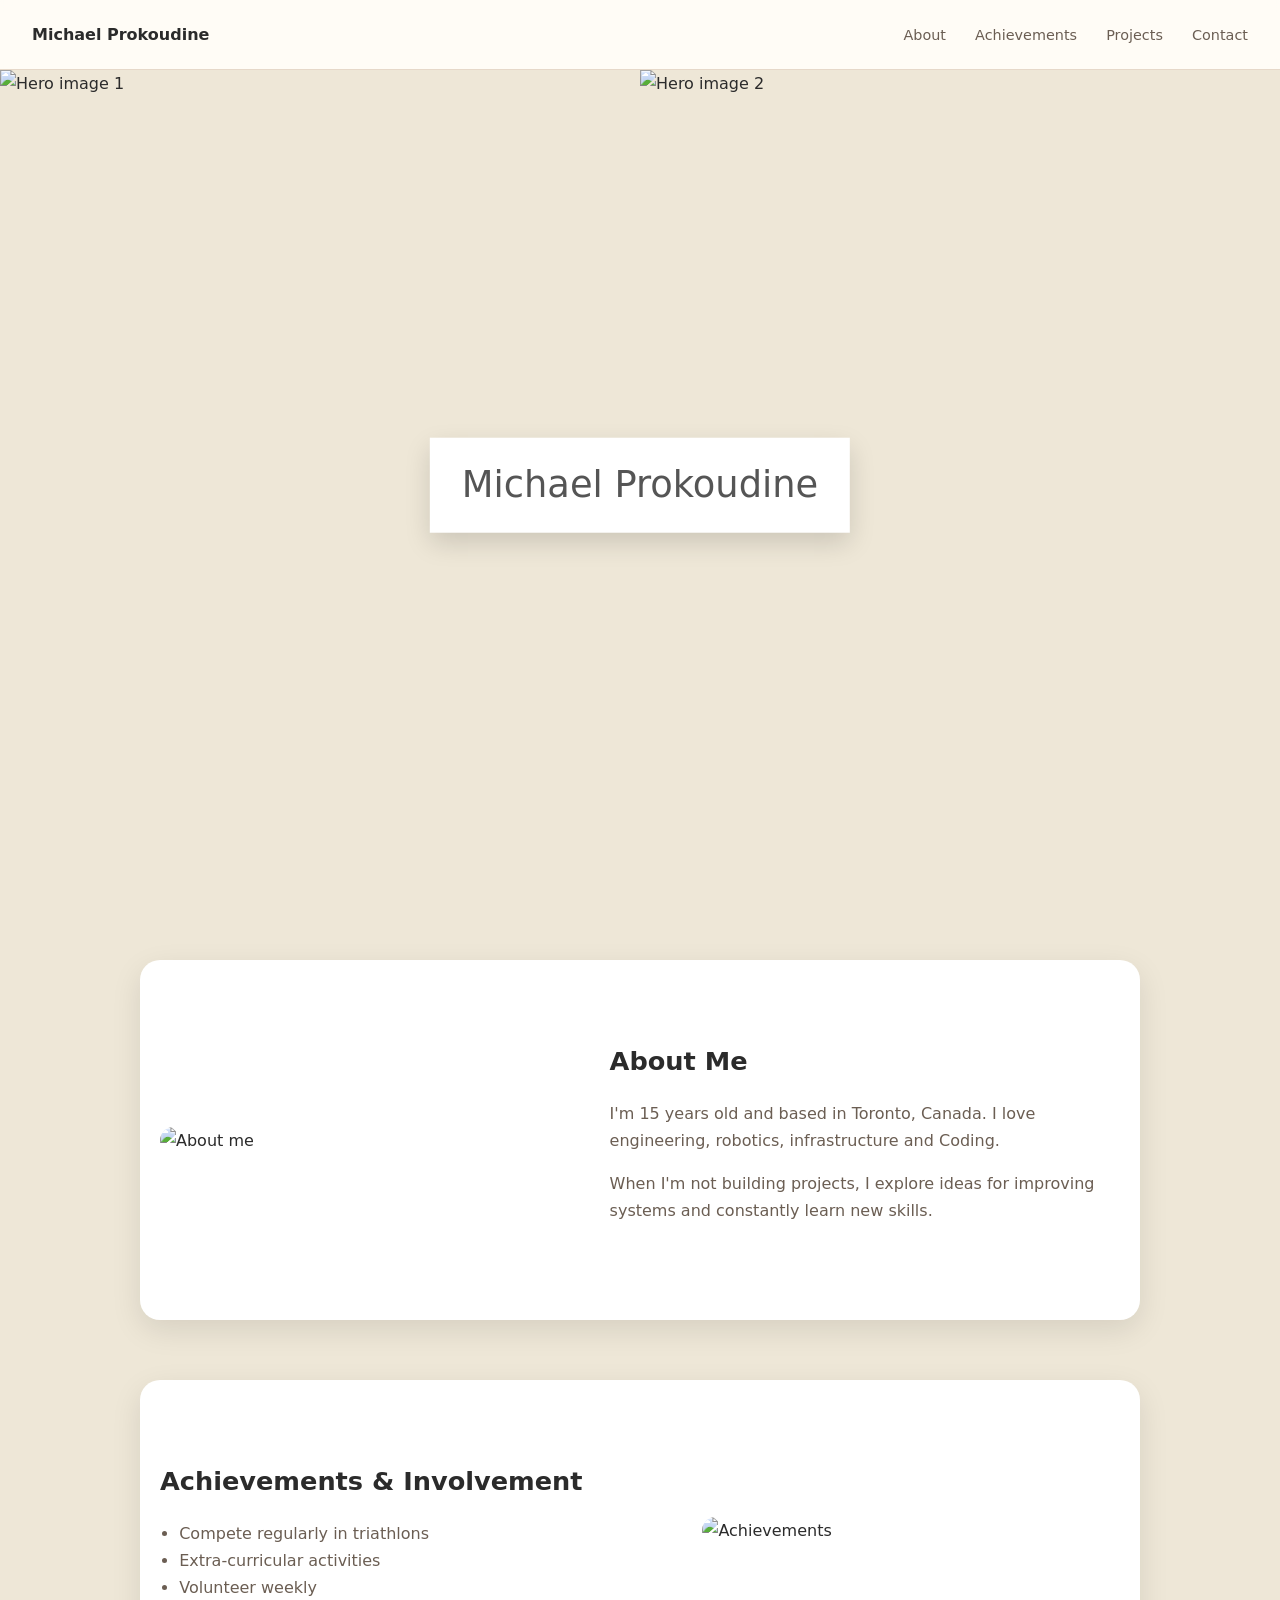
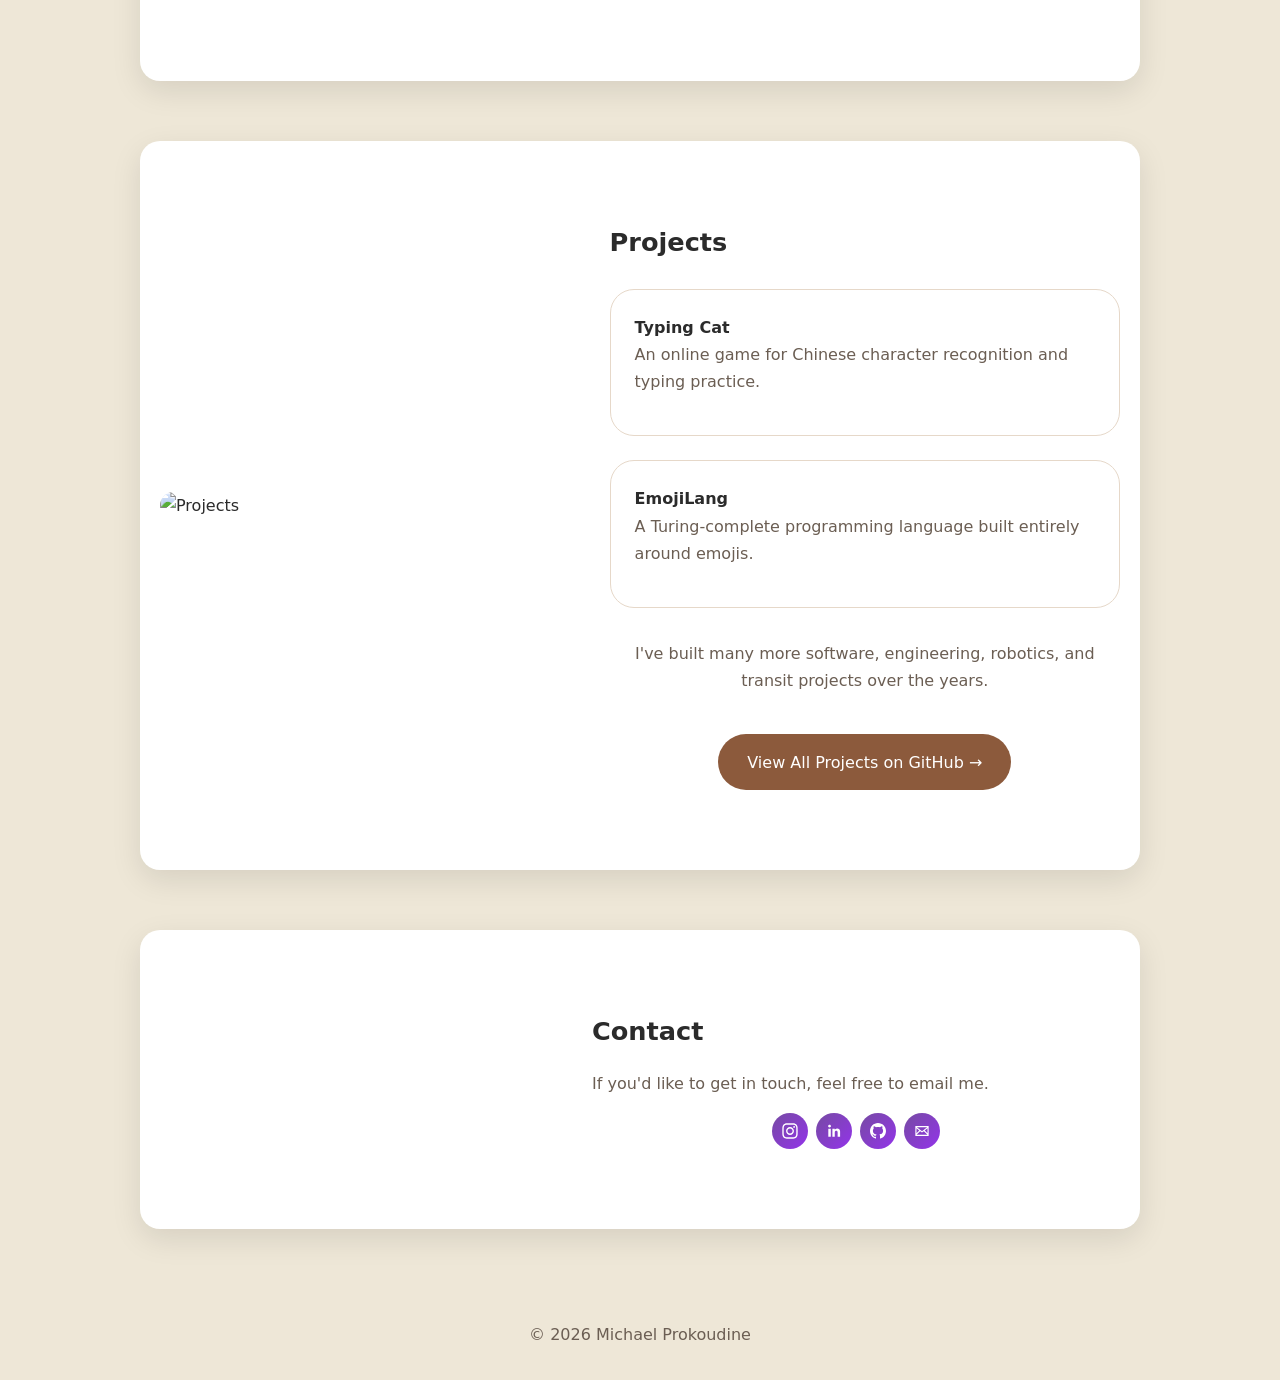
==== index.html @ a9a39579 "Update fmt.Println message from 'Hello' to 'Goodbye'" ====
<!DOCTYPE html>
<html lang="en">
<head>
<meta charset="UTF-8">
<meta name="viewport" content="width=device-width, initial-scale=1.0">
<title>Michael Prokoudine</title>

<style>

:root{
--bg:#eee7d7;
--text:#2b2b2b;
--muted:#6b5e53;
--accent:#8c5a3c;
--card:#ffffff;
}

.more-projects{
    margin-top:2rem;
    text-align:center;
}

.more-projects p{
    margin-bottom:1rem;
}
  
*{
margin:0;
padding:0;
box-sizing:border-box;
font-family:system-ui,-apple-system,BlinkMacSystemFont,sans-serif;
scroll-behavior:smooth;
}

body{
background:var(--bg);
color:var(--text);
line-height:1.7;
overflow-x: hidden;
}

/* HEADER */

header{
position:fixed;
top:0;
width:100%;
height: 70px; /* Explicit height for calculations */
background:rgba(255,253,248,.95);
backdrop-filter:blur(6px);
padding:0 2rem;
display:flex;
justify-content:space-between;
align-items:center;
border-bottom:1px solid #e6d8c9;
z-index:1000;
}

header h1{
font-size:1rem;
font-weight:600;
}

nav a{
margin-left:1.5rem;
text-decoration:none;
color:var(--muted);
font-size:.9rem;
transition:.2s;
}

nav a:hover{
color:var(--accent);
}

/* HERO */

/* HERO */

.hero {
  margin-top: 70px;
  background: var(--bg);
  height: calc(100vh - 70px); /* 100% viewport height minus navbar */
  width: 100%;
  overflow: hidden; /* <--- THIS IS THE MAGIC FIX */
}

.hero-grid {
  width: 100%;
  height: 100%;
  display: grid;
  grid-template-columns: 1fr 1fr;
  grid-template-rows: 100%; /* Forces the grid to respect the exact height */
  gap: 0; 
}

.hero-left {
  height: 100%;
  min-height: 0; /* Tells CSS it's okay to shrink this container */
}

.hero-left img {
  width: 100%;
  height: 100%;
  object-fit: cover; 
  display: block;
}

.hero-right {
  display: flex;
  flex-direction: column;
  height: 100%;
  min-height: 0; /* Tells CSS it's okay to shrink this container */
}

.hero-right img {
  width: 100%;
  height: 50%;
  min-height: 0; /* Prevents the flexbox from stretching */
  object-fit: cover; 
  display: block;
}
.hero-title{
position:absolute;
left:50%;
top:50%;
transform:translate(-50%,-50%);
background:white;
padding:16px 32px;
font-size:2.3rem;
color:#555;
box-shadow:0 10px 25px rgba(0,0,0,.15);
z-index: 10;
text-align: center;
}

.hero-wrapper{
position:relative;
}

/* SECTIONS */

section.content-section{
padding:80px 20px;
max-width:1000px;
margin:60px auto;
background:white;
border-radius:20px;
box-shadow:0 10px 30px rgba(0,0,0,.1);
display:flex;
align-items:center;
gap:2rem;
}

section.content-section:nth-child(even){
flex-direction:row-reverse;
}

section.content-section img{
width:45%;
height:auto;
border-radius:16px;
}

.section-text{
width:55%;
}

h3{
font-size:1.6rem;
margin-bottom:1rem;
}

p{
color:var(--muted);
margin-bottom:1rem;
}

ul{
margin-left:1.2rem;
color:var(--muted);
}

/* PROJECTS */

.projects-grid{
display:grid;
grid-template-columns:repeat(auto-fit,minmax(250px,1fr));
gap:1.5rem;
margin-top:1.5rem;
}

.card{
background:white;
padding:1.5rem;
border-radius:24px;
text-decoration:none;
color:var(--text);
border:1px solid #e6d8c9;
transition:.25s;
}

.card:hover{
transform:translateY(-5px);
box-shadow:0 10px 30px rgba(0,0,0,.1);
border-color:var(--accent);
}

/* CONTACT */

.contact-button{
display:inline-block;
margin-top:1.5rem;
padding:.9rem 1.8rem;
background:var(--accent);
color:white;
text-decoration:none;
border-radius:999px;
font-weight:500;
}

/* FOOTER */

footer{
text-align:center;
padding:2rem;
color:var(--muted);
}

/* MOBILE */

@media(max-width:800px){

.hero-grid{
grid-template-columns:1fr;
grid-template-rows: 50% 50%; /* Splits height evenly for mobile */
}

.hero-right {
flex-direction: row; /* Places smaller images side-by-side on mobile */
}

.hero-right img {
width: 50%;
height: 100%;
}

section.content-section{
flex-direction:column;
}

section.content-section img,
.section-text{
width:100%;
}

}

  .quotes {
  display: flex;
  flex-direction: column;
  gap: 20px;
}

blockquote {
  background: white;
  padding: 18px 22px;
  border-left: 5px solid #2b2b2b;
  font-style: italic;
  border-radius: 8px;
}

.author {
  display: block;
  margin-top: 10px;
  font-style: normal;
  font-weight: 600;
}

</style>
    <script async src="https://pagead2.googlesyndication.com/pagead/js/adsbygoogle.js?client=ca-pub-6075232634095661"
     crossorigin="anonymous"></script>
</head>

<body>

<header>
<h1>Michael Prokoudine</h1>

<nav>
<a href="#about">About</a>
<a href="#achievements">Achievements</a>
<!--<a href="#quotes">Quotes</a>-->
<a href="#projects">Projects</a>
<a href="#contact">Contact</a>
</nav>
</header>


<div class="hero-wrapper">

<section class="hero">

<div class="hero-grid">

<div class="hero-left">
<img src="https://picsum.photos/1200/600" alt="Hero image 1">
</div>

<div class="hero-right">
<img src="https://picsum.photos/600/600" alt="Hero image 2">
<img src="https://picsum.photos/601/600" alt="Hero image 3">
</div>

</div>

</section>

<div class="hero-title">
Michael Prokoudine
</div>

</div>


<section id="about" class="content-section">

<img src="https://picsum.photos/500/400" alt="About me">

<div class="section-text">

<h3>About Me</h3>

<p>I'm <span id="age"></span> years old and based in Toronto, Canada. I love engineering, robotics, infrastructure and Coding.</p>
<p>When I'm not building projects, I explore ideas for improving systems and constantly learn new skills.</p>

</div>

</section>


<section id="achievements" class="content-section">

<img src="https://picsum.photos/501/400" alt="Achievements">

<div class="section-text">

<h3>Achievements & Involvement</h3>

<ul>
<li>Compete regularly in triathlons</li>
<li>Extra-curricular activities</li>
<li>Volunteer weekly</li>
</ul>

</div>

</section>

<!--<section id="quotes" class="content-section">

<img src="https://picsum.photos/501/400" alt="Quotes">

<div class="section-text">

<h3>Quotes</h3>

<div class="quotes">

  <blockquote>
    Speed has never killed anyone. Suddenly becoming stationary, that's what gets you.
    <span class="author">— Jeremy Clarkson</span>
  </blockquote>

  <blockquote>
    If you want to become an engineer, become a military engineer. It's more fun to blow up bridges than to build them.
    <span class="author">— Dr. Curk</span>
  </blockquote>



</div>

</div>

</section>-->

<section id="projects" class="content-section">

<img src="https://picsum.photos/502/400" alt="Projects">

<div class="section-text">

<h3>Projects</h3>

<div class="projects-grid">

<a href="https://typing-cat.michaelprokoudine.ca/" class="card">
    <h4>Typing Cat</h4>
    <p>
        An online game for Chinese character recognition and typing practice.
    </p>
</a>

<a href="https://github.com/michael-206/EmojiLang" class="card">
    <h4>EmojiLang</h4>
    <p>
        A Turing-complete programming language built entirely around emojis.
    </p>
</a>

</div>

<div class="more-projects">
    <p>
        I've built many more software, engineering, robotics, and transit
        projects over the years.
    </p>

    <a
        href="https://github.com/michael-206?tab=repositories"
        class="contact-button"
        target="_blank"
        rel="noopener noreferrer"
    >
        View All Projects on GitHub →
    </a>
</div>
</div>

</section>


<section id="contact" class="content-section">

<div class="section-text">

<h3>Contact</h3>

<p>If you'd like to get in touch, feel free to email me.</p>
<!-- Social Media Icon Set Made With NiftyButtons.com -->
<div class="social-icons" style="display: flex; gap: 8px; flex-wrap: wrap; justify-content: center;">
  <a href="https://www.instagram.com/michaelp8053/" target="_blank" rel="noopener" style="display: inline-flex; align-items: center; justify-content: center; width: 36px; height: 36px; padding: 7px; background: linear-gradient(135deg, #764ba2 0%, #9333ea 100%); border-radius: 50%; color: #ffffff; text-decoration: none;" >
    <svg class="niftybutton-instagram" data-donate="true" data-tag="ins" data-name="Instagram" viewBox="0 0 512 512" preserveAspectRatio="xMidYMid meet" width="36px" height="36px" style="width: 36px; height: 36px; display: block; fill: #ffffff;"><title>Instagram social icon</title>
    <path d="M256 109.3c47.8 0 53.4 0.2 72.3 1 17.4 0.8 26.9 3.7 33.2 6.2 8.4 3.2 14.3 7.1 20.6 13.4 6.3 6.3 10.1 12.2 13.4 20.6 2.5 6.3 5.4 15.8 6.2 33.2 0.9 18.9 1 24.5 1 72.3s-0.2 53.4-1 72.3c-0.8 17.4-3.7 26.9-6.2 33.2 -3.2 8.4-7.1 14.3-13.4 20.6 -6.3 6.3-12.2 10.1-20.6 13.4 -6.3 2.5-15.8 5.4-33.2 6.2 -18.9 0.9-24.5 1-72.3 1s-53.4-0.2-72.3-1c-17.4-0.8-26.9-3.7-33.2-6.2 -8.4-3.2-14.3-7.1-20.6-13.4 -6.3-6.3-10.1-12.2-13.4-20.6 -2.5-6.3-5.4-15.8-6.2-33.2 -0.9-18.9-1-24.5-1-72.3s0.2-53.4 1-72.3c0.8-17.4 3.7-26.9 6.2-33.2 3.2-8.4 7.1-14.3 13.4-20.6 6.3-6.3 12.2-10.1 20.6-13.4 6.3-2.5 15.8-5.4 33.2-6.2C202.6 109.5 208.2 109.3 256 109.3M256 77.1c-48.6 0-54.7 0.2-73.8 1.1 -19 0.9-32.1 3.9-43.4 8.3 -11.8 4.6-21.7 10.7-31.7 20.6 -9.9 9.9-16.1 19.9-20.6 31.7 -4.4 11.4-7.4 24.4-8.3 43.4 -0.9 19.1-1.1 25.2-1.1 73.8 0 48.6 0.2 54.7 1.1 73.8 0.9 19 3.9 32.1 8.3 43.4 4.6 11.8 10.7 21.7 20.6 31.7 9.9 9.9 19.9 16.1 31.7 20.6 11.4 4.4 24.4 7.4 43.4 8.3 19.1 0.9 25.2 1.1 73.8 1.1s54.7-0.2 73.8-1.1c19-0.9 32.1-3.9 43.4-8.3 11.8-4.6 21.7-10.7 31.7-20.6 9.9-9.9 16.1-19.9 20.6-31.7 4.4-11.4 7.4-24.4 8.3-43.4 0.9-19.1 1.1-25.2 1.1-73.8s-0.2-54.7-1.1-73.8c-0.9-19-3.9-32.1-8.3-43.4 -4.6-11.8-10.7-21.7-20.6-31.7 -9.9-9.9-19.9-16.1-31.7-20.6 -11.4-4.4-24.4-7.4-43.4-8.3C310.7 77.3 304.6 77.1 256 77.1L256 77.1z" fill="#ffffff"></path>
    <path d="M256 164.1c-50.7 0-91.9 41.1-91.9 91.9s41.1 91.9 91.9 91.9 91.9-41.1 91.9-91.9S306.7 164.1 256 164.1zM256 315.6c-32.9 0-59.6-26.7-59.6-59.6s26.7-59.6 59.6-59.6 59.6 26.7 59.6 59.6S288.9 315.6 256 315.6z" fill="#ffffff"></path>
    <circle cx="351.5" cy="160.5" r="21.5" fill="#ffffff"></circle>
</svg>
  </a>
  <a href="https://www.linkedin.com/in/michael-prokoudine-b17304428/" target="_blank" rel="noopener" style="display: inline-flex; align-items: center; justify-content: center; width: 36px; height: 36px; padding: 7px; background: linear-gradient(135deg, #764ba2 0%, #9333ea 100%); border-radius: 50%; color: #ffffff; text-decoration: none;" >
    <svg class="niftybutton-linkedin" data-donate="true" data-tag="lin" data-name="LinkedIn" viewBox="0 0 512 512" preserveAspectRatio="xMidYMid meet" width="36px" height="36px" style="width: 36px; height: 36px; display: block; fill: #ffffff;"><title>LinkedIn social icon</title>
    <path d="M186.4 142.4c0 19-15.3 34.5-34.2 34.5 -18.9 0-34.2-15.4-34.2-34.5 0-19 15.3-34.5 34.2-34.5C171.1 107.9 186.4 123.4 186.4 142.4zM181.4 201.3h-57.8V388.1h57.8V201.3zM273.8 201.3h-55.4V388.1h55.4c0 0 0-69.3 0-98 0-26.3 12.1-41.9 35.2-41.9 21.3 0 31.5 15 31.5 41.9 0 26.9 0 98 0 98h57.5c0 0 0-68.2 0-118.3 0-50-28.3-74.2-68-74.2 -39.6 0-56.3 30.9-56.3 30.9v-25.2H273.8z" fill="#ffffff"></path>
</svg>
  </a>
  <a href="https://github.com/michael-206?tab=repositories" target="_blank" rel="noopener" style="display: inline-flex; align-items: center; justify-content: center; width: 36px; height: 36px; padding: 7px; background: linear-gradient(135deg, #764ba2 0%, #9333ea 100%); border-radius: 50%; color: #ffffff; text-decoration: none;" >
    <svg class="niftybutton-github" data-donate="true" data-tag="git" data-name="Github" viewBox="0 0 512 512" preserveAspectRatio="xMidYMid meet" width="36px" height="36px" style="width: 36px; height: 36px; display: block; fill: #ffffff;"><title>Github social icon</title>
    <path d="M256 70.7c-102.6 0-185.9 83.2-185.9 185.9 0 82.1 53.3 151.8 127.1 176.4 9.3 1.7 12.3-4 12.3-8.9V389.4c-51.7 11.3-62.5-21.9-62.5-21.9 -8.4-21.5-20.6-27.2-20.6-27.2 -16.9-11.5 1.3-11.3 1.3-11.3 18.7 1.3 28.5 19.2 28.5 19.2 16.6 28.4 43.5 20.2 54.1 15.4 1.7-12 6.5-20.2 11.8-24.9 -41.3-4.7-84.7-20.6-84.7-91.9 0-20.3 7.3-36.9 19.2-49.9 -1.9-4.7-8.3-23.6 1.8-49.2 0 0 15.6-5 51.1 19.1 14.8-4.1 30.7-6.2 46.5-6.3 15.8 0.1 31.7 2.1 46.6 6.3 35.5-24 51.1-19.1 51.1-19.1 10.1 25.6 3.8 44.5 1.8 49.2 11.9 13 19.1 29.6 19.1 49.9 0 71.4-43.5 87.1-84.9 91.7 6.7 5.8 12.8 17.1 12.8 34.4 0 24.9 0 44.9 0 51 0 4.9 3 10.7 12.4 8.9 73.8-24.6 127-94.3 127-176.4C441.9 153.9 358.6 70.7 256 70.7z" fill="#ffffff"></path>
</svg>
  </a>
  <a href="mailto:promi@utschools.ca" target="_blank" rel="noopener" style="display: inline-flex; align-items: center; justify-content: center; width: 36px; height: 36px; padding: 7px; background: linear-gradient(135deg, #764ba2 0%, #9333ea 100%); border-radius: 50%; color: #ffffff; text-decoration: none;" >
    <svg class="niftybutton-email" data-donate="true" data-tag="ema" data-name="Email" viewBox="0 0 512 512" preserveAspectRatio="xMidYMid meet" width="36px" height="36px" style="width: 36px; height: 36px; display: block; fill: #ffffff;"><title>Email icon</title>
    <path d="M101.3 141.6v228.9h0.3 308.4 0.8V141.6H101.3zM375.7 167.8l-119.7 91.5 -119.6-91.5H375.7zM127.6 194.1l64.1 49.1 -64.1 64.1V194.1zM127.8 344.2l84.9-84.9 43.2 33.1 43-32.9 84.7 84.7L127.8 344.2 127.8 344.2zM384.4 307.8l-64.4-64.4 64.4-49.3V307.8z" fill="#ffffff"></path>
</svg>
  </a>
</div>
<!--<a href="mailto:promi@utschools.ca" class="contact-button">
Contact Me
</a>-->

</div>

</section>


<footer>
© 2026 Michael Prokoudine
</footer>
<script>
  // Replace with your actual birth date
  const birthDate = "2011-01-31"; // YYYY-MM-DD

  function calculateAge(dateString) {
      const today = new Date();
      const birth = new Date(dateString);
      let age = today.getFullYear() - birth.getFullYear();
      const monthDiff = today.getMonth() - birth.getMonth();
      const dayDiff = today.getDate() - birth.getDate();
      if (monthDiff < 0 || (monthDiff === 0 && dayDiff < 0)) {
          age--;
      }
      return age;
  }

  document.getElementById("age").textContent = calculateAge(birthDate);
</script>
</body>
</html>
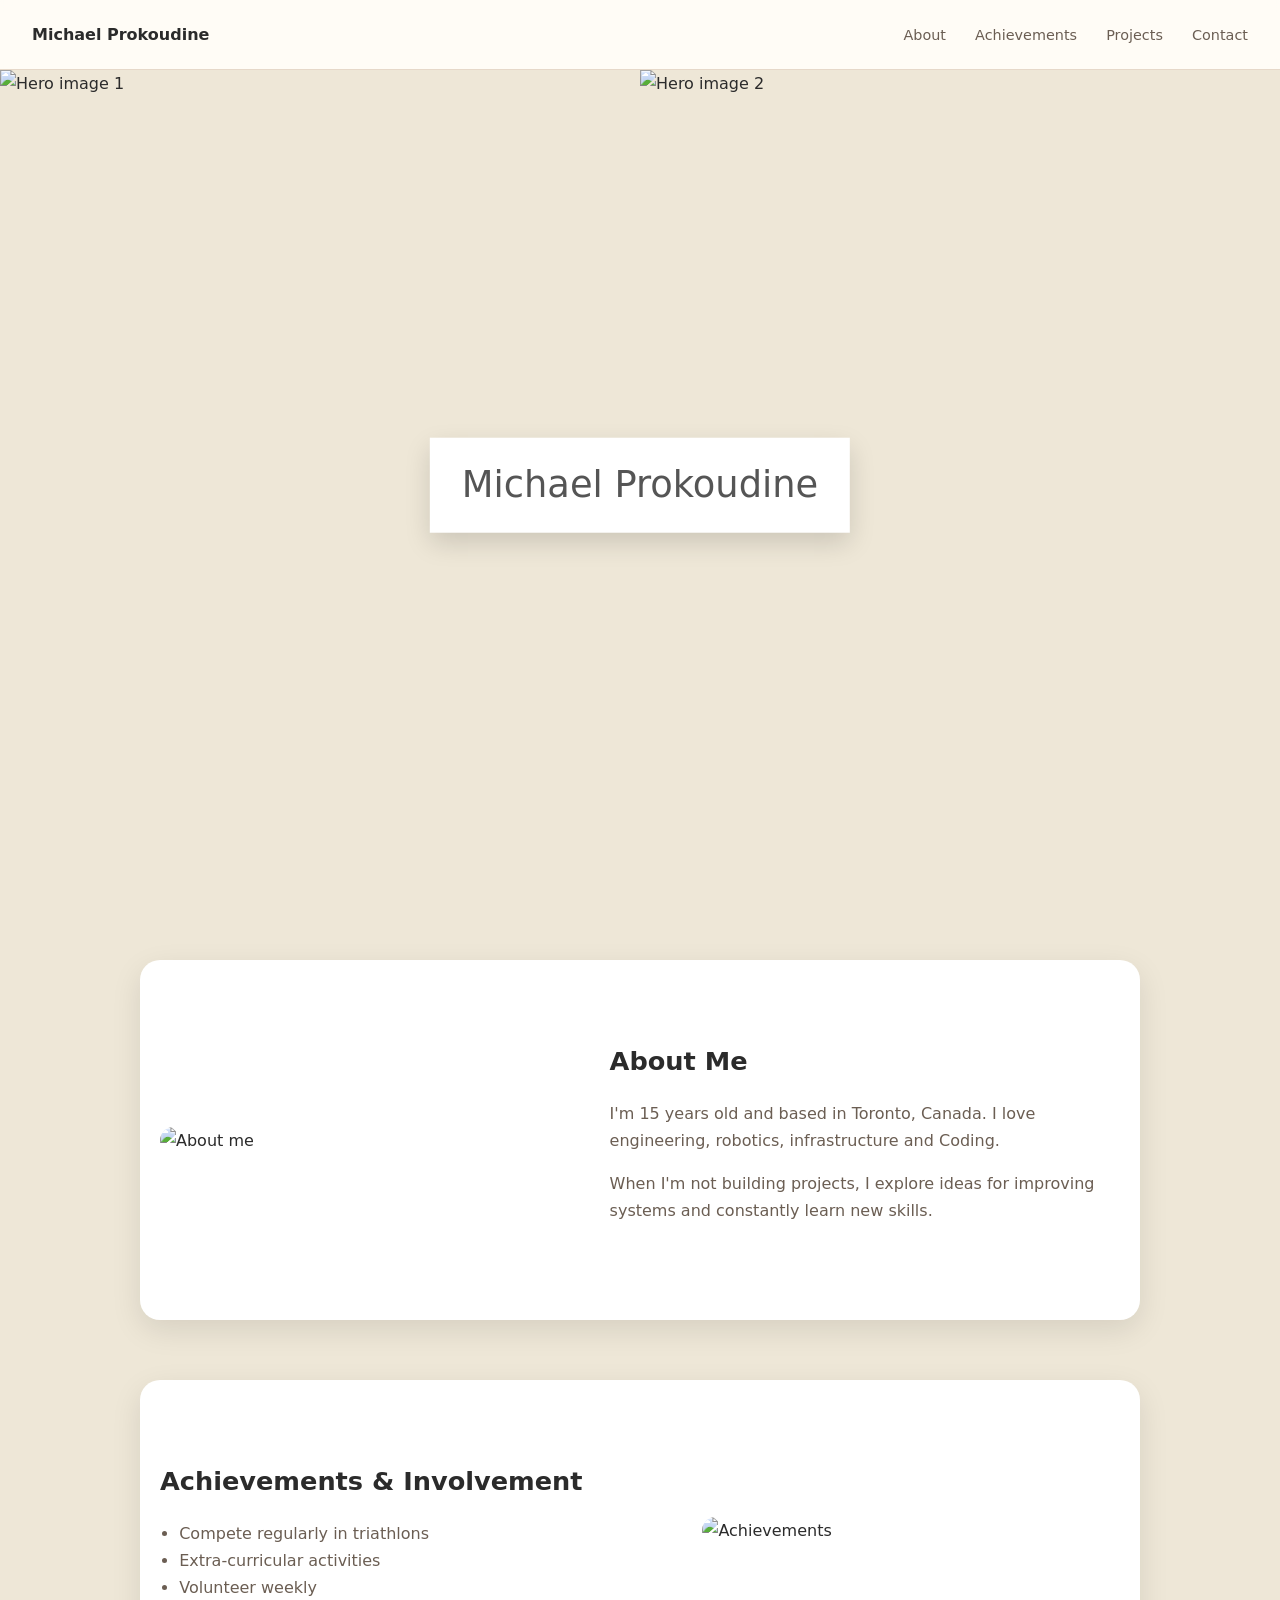
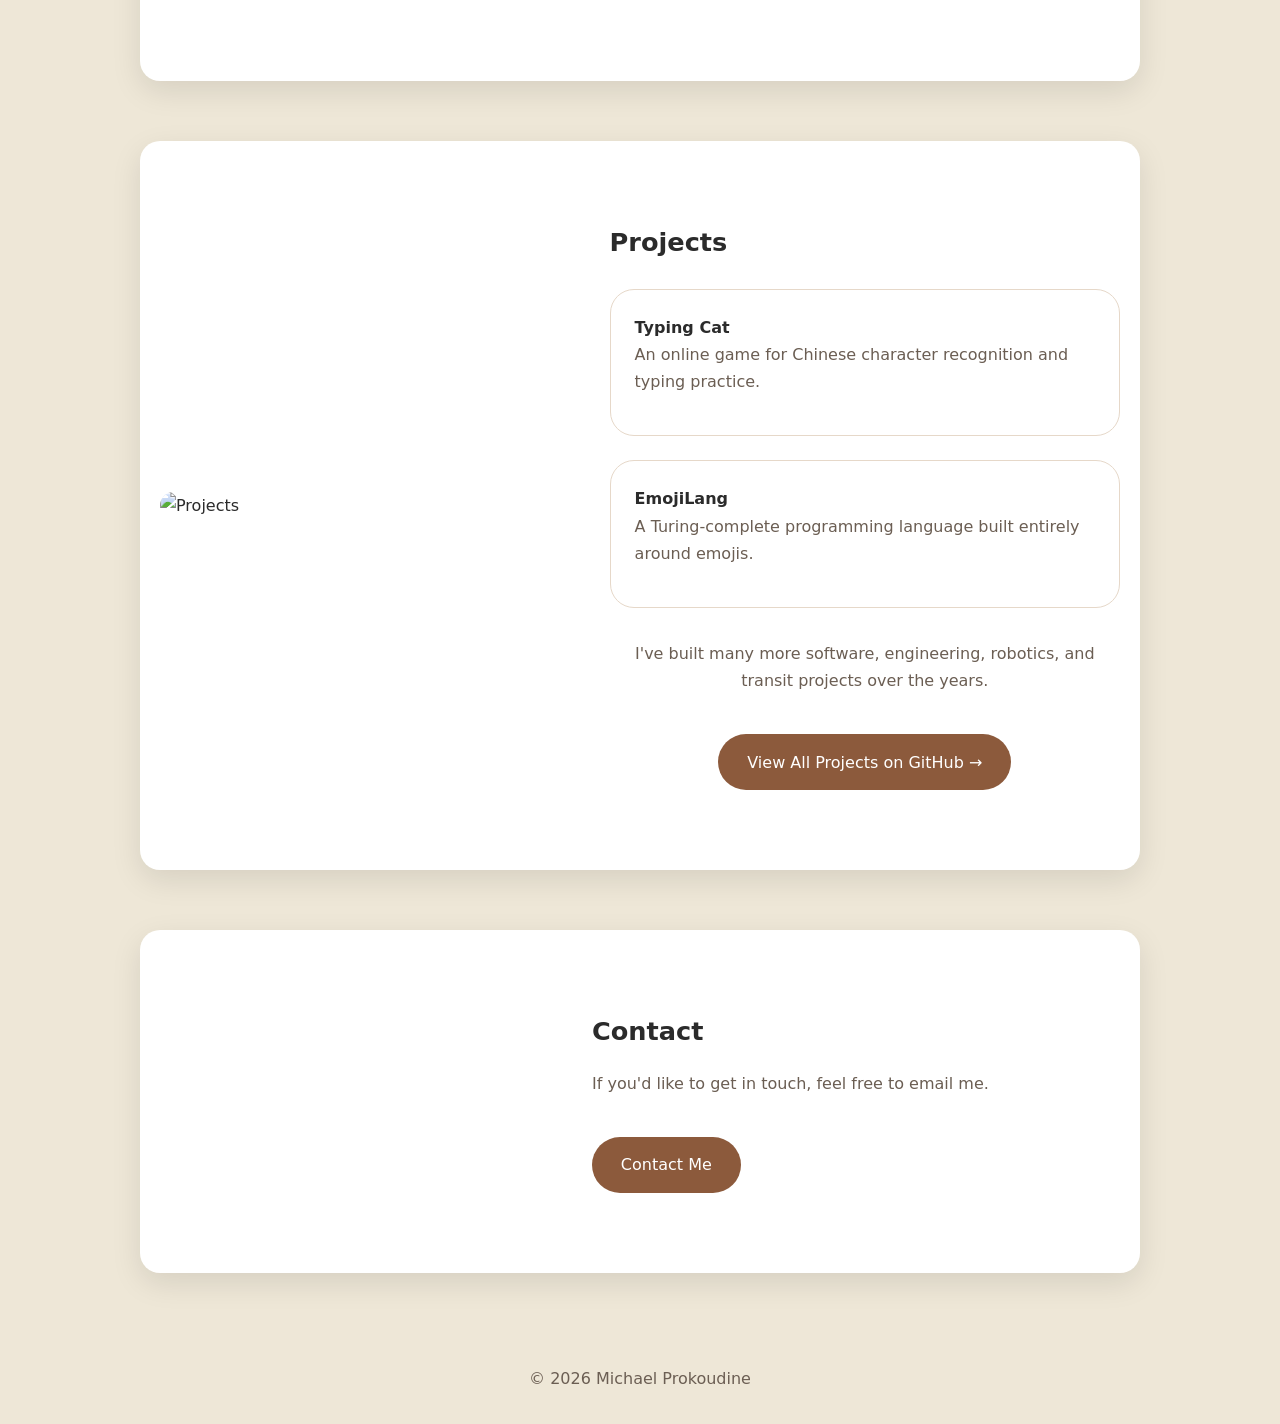
==== commit cbcf1358: "Update index.html" ====
--- a/index.html
+++ b/index.html
@@ -439,35 +439,9 @@
 <h3>Contact</h3>
 
 <p>If you'd like to get in touch, feel free to email me.</p>
-<!-- Social Media Icon Set Made With NiftyButtons.com -->
-<div class="social-icons" style="display: flex; gap: 8px; flex-wrap: wrap; justify-content: center;">
-  <a href="https://www.instagram.com/michaelp8053/" target="_blank" rel="noopener" style="display: inline-flex; align-items: center; justify-content: center; width: 36px; height: 36px; padding: 7px; background: linear-gradient(135deg, #764ba2 0%, #9333ea 100%); border-radius: 50%; color: #ffffff; text-decoration: none;" >
-    <svg class="niftybutton-instagram" data-donate="true" data-tag="ins" data-name="Instagram" viewBox="0 0 512 512" preserveAspectRatio="xMidYMid meet" width="36px" height="36px" style="width: 36px; height: 36px; display: block; fill: #ffffff;"><title>Instagram social icon</title>
-    <path d="M256 109.3c47.8 0 53.4 0.2 72.3 1 17.4 0.8 26.9 3.7 33.2 6.2 8.4 3.2 14.3 7.1 20.6 13.4 6.3 6.3 10.1 12.2 13.4 20.6 2.5 6.3 5.4 15.8 6.2 33.2 0.9 18.9 1 24.5 1 72.3s-0.2 53.4-1 72.3c-0.8 17.4-3.7 26.9-6.2 33.2 -3.2 8.4-7.1 14.3-13.4 20.6 -6.3 6.3-12.2 10.1-20.6 13.4 -6.3 2.5-15.8 5.4-33.2 6.2 -18.9 0.9-24.5 1-72.3 1s-53.4-0.2-72.3-1c-17.4-0.8-26.9-3.7-33.2-6.2 -8.4-3.2-14.3-7.1-20.6-13.4 -6.3-6.3-10.1-12.2-13.4-20.6 -2.5-6.3-5.4-15.8-6.2-33.2 -0.9-18.9-1-24.5-1-72.3s0.2-53.4 1-72.3c0.8-17.4 3.7-26.9 6.2-33.2 3.2-8.4 7.1-14.3 13.4-20.6 6.3-6.3 12.2-10.1 20.6-13.4 6.3-2.5 15.8-5.4 33.2-6.2C202.6 109.5 208.2 109.3 256 109.3M256 77.1c-48.6 0-54.7 0.2-73.8 1.1 -19 0.9-32.1 3.9-43.4 8.3 -11.8 4.6-21.7 10.7-31.7 20.6 -9.9 9.9-16.1 19.9-20.6 31.7 -4.4 11.4-7.4 24.4-8.3 43.4 -0.9 19.1-1.1 25.2-1.1 73.8 0 48.6 0.2 54.7 1.1 73.8 0.9 19 3.9 32.1 8.3 43.4 4.6 11.8 10.7 21.7 20.6 31.7 9.9 9.9 19.9 16.1 31.7 20.6 11.4 4.4 24.4 7.4 43.4 8.3 19.1 0.9 25.2 1.1 73.8 1.1s54.7-0.2 73.8-1.1c19-0.9 32.1-3.9 43.4-8.3 11.8-4.6 21.7-10.7 31.7-20.6 9.9-9.9 16.1-19.9 20.6-31.7 4.4-11.4 7.4-24.4 8.3-43.4 0.9-19.1 1.1-25.2 1.1-73.8s-0.2-54.7-1.1-73.8c-0.9-19-3.9-32.1-8.3-43.4 -4.6-11.8-10.7-21.7-20.6-31.7 -9.9-9.9-19.9-16.1-31.7-20.6 -11.4-4.4-24.4-7.4-43.4-8.3C310.7 77.3 304.6 77.1 256 77.1L256 77.1z" fill="#ffffff"></path>
-    <path d="M256 164.1c-50.7 0-91.9 41.1-91.9 91.9s41.1 91.9 91.9 91.9 91.9-41.1 91.9-91.9S306.7 164.1 256 164.1zM256 315.6c-32.9 0-59.6-26.7-59.6-59.6s26.7-59.6 59.6-59.6 59.6 26.7 59.6 59.6S288.9 315.6 256 315.6z" fill="#ffffff"></path>
-    <circle cx="351.5" cy="160.5" r="21.5" fill="#ffffff"></circle>
-</svg>
-  </a>
-  <a href="https://www.linkedin.com/in/michael-prokoudine-b17304428/" target="_blank" rel="noopener" style="display: inline-flex; align-items: center; justify-content: center; width: 36px; height: 36px; padding: 7px; background: linear-gradient(135deg, #764ba2 0%, #9333ea 100%); border-radius: 50%; color: #ffffff; text-decoration: none;" >
-    <svg class="niftybutton-linkedin" data-donate="true" data-tag="lin" data-name="LinkedIn" viewBox="0 0 512 512" preserveAspectRatio="xMidYMid meet" width="36px" height="36px" style="width: 36px; height: 36px; display: block; fill: #ffffff;"><title>LinkedIn social icon</title>
-    <path d="M186.4 142.4c0 19-15.3 34.5-34.2 34.5 -18.9 0-34.2-15.4-34.2-34.5 0-19 15.3-34.5 34.2-34.5C171.1 107.9 186.4 123.4 186.4 142.4zM181.4 201.3h-57.8V388.1h57.8V201.3zM273.8 201.3h-55.4V388.1h55.4c0 0 0-69.3 0-98 0-26.3 12.1-41.9 35.2-41.9 21.3 0 31.5 15 31.5 41.9 0 26.9 0 98 0 98h57.5c0 0 0-68.2 0-118.3 0-50-28.3-74.2-68-74.2 -39.6 0-56.3 30.9-56.3 30.9v-25.2H273.8z" fill="#ffffff"></path>
-</svg>
-  </a>
-  <a href="https://github.com/michael-206?tab=repositories" target="_blank" rel="noopener" style="display: inline-flex; align-items: center; justify-content: center; width: 36px; height: 36px; padding: 7px; background: linear-gradient(135deg, #764ba2 0%, #9333ea 100%); border-radius: 50%; color: #ffffff; text-decoration: none;" >
-    <svg class="niftybutton-github" data-donate="true" data-tag="git" data-name="Github" viewBox="0 0 512 512" preserveAspectRatio="xMidYMid meet" width="36px" height="36px" style="width: 36px; height: 36px; display: block; fill: #ffffff;"><title>Github social icon</title>
-    <path d="M256 70.7c-102.6 0-185.9 83.2-185.9 185.9 0 82.1 53.3 151.8 127.1 176.4 9.3 1.7 12.3-4 12.3-8.9V389.4c-51.7 11.3-62.5-21.9-62.5-21.9 -8.4-21.5-20.6-27.2-20.6-27.2 -16.9-11.5 1.3-11.3 1.3-11.3 18.7 1.3 28.5 19.2 28.5 19.2 16.6 28.4 43.5 20.2 54.1 15.4 1.7-12 6.5-20.2 11.8-24.9 -41.3-4.7-84.7-20.6-84.7-91.9 0-20.3 7.3-36.9 19.2-49.9 -1.9-4.7-8.3-23.6 1.8-49.2 0 0 15.6-5 51.1 19.1 14.8-4.1 30.7-6.2 46.5-6.3 15.8 0.1 31.7 2.1 46.6 6.3 35.5-24 51.1-19.1 51.1-19.1 10.1 25.6 3.8 44.5 1.8 49.2 11.9 13 19.1 29.6 19.1 49.9 0 71.4-43.5 87.1-84.9 91.7 6.7 5.8 12.8 17.1 12.8 34.4 0 24.9 0 44.9 0 51 0 4.9 3 10.7 12.4 8.9 73.8-24.6 127-94.3 127-176.4C441.9 153.9 358.6 70.7 256 70.7z" fill="#ffffff"></path>
-</svg>
-  </a>
-  <a href="mailto:promi@utschools.ca" target="_blank" rel="noopener" style="display: inline-flex; align-items: center; justify-content: center; width: 36px; height: 36px; padding: 7px; background: linear-gradient(135deg, #764ba2 0%, #9333ea 100%); border-radius: 50%; color: #ffffff; text-decoration: none;" >
-    <svg class="niftybutton-email" data-donate="true" data-tag="ema" data-name="Email" viewBox="0 0 512 512" preserveAspectRatio="xMidYMid meet" width="36px" height="36px" style="width: 36px; height: 36px; display: block; fill: #ffffff;"><title>Email icon</title>
-    <path d="M101.3 141.6v228.9h0.3 308.4 0.8V141.6H101.3zM375.7 167.8l-119.7 91.5 -119.6-91.5H375.7zM127.6 194.1l64.1 49.1 -64.1 64.1V194.1zM127.8 344.2l84.9-84.9 43.2 33.1 43-32.9 84.7 84.7L127.8 344.2 127.8 344.2zM384.4 307.8l-64.4-64.4 64.4-49.3V307.8z" fill="#ffffff"></path>
-</svg>
-  </a>
-</div>
-<!--<a href="mailto:promi@utschools.ca" class="contact-button">
+<a href="mailto:promi@utschools.ca" class="contact-button">
 Contact Me
-</a>-->
-
+</a>
 </div>
 
 </section>
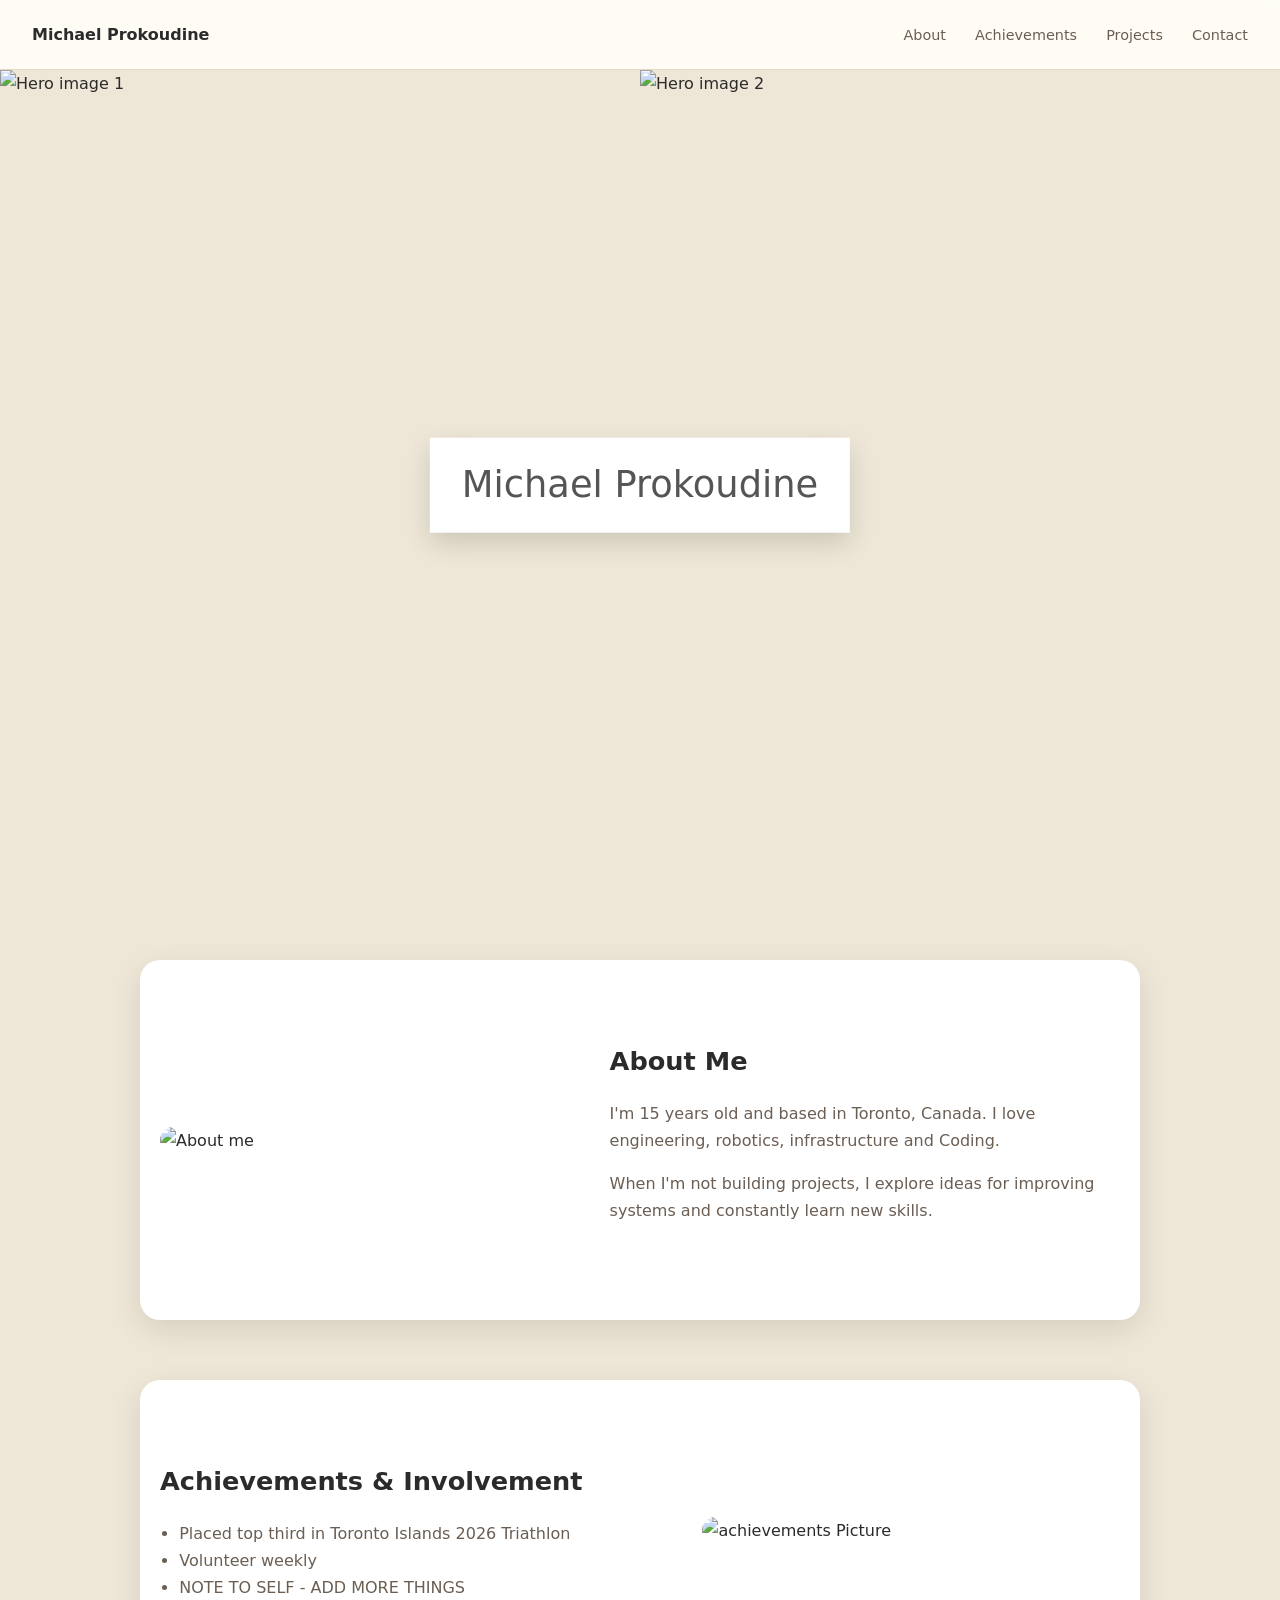
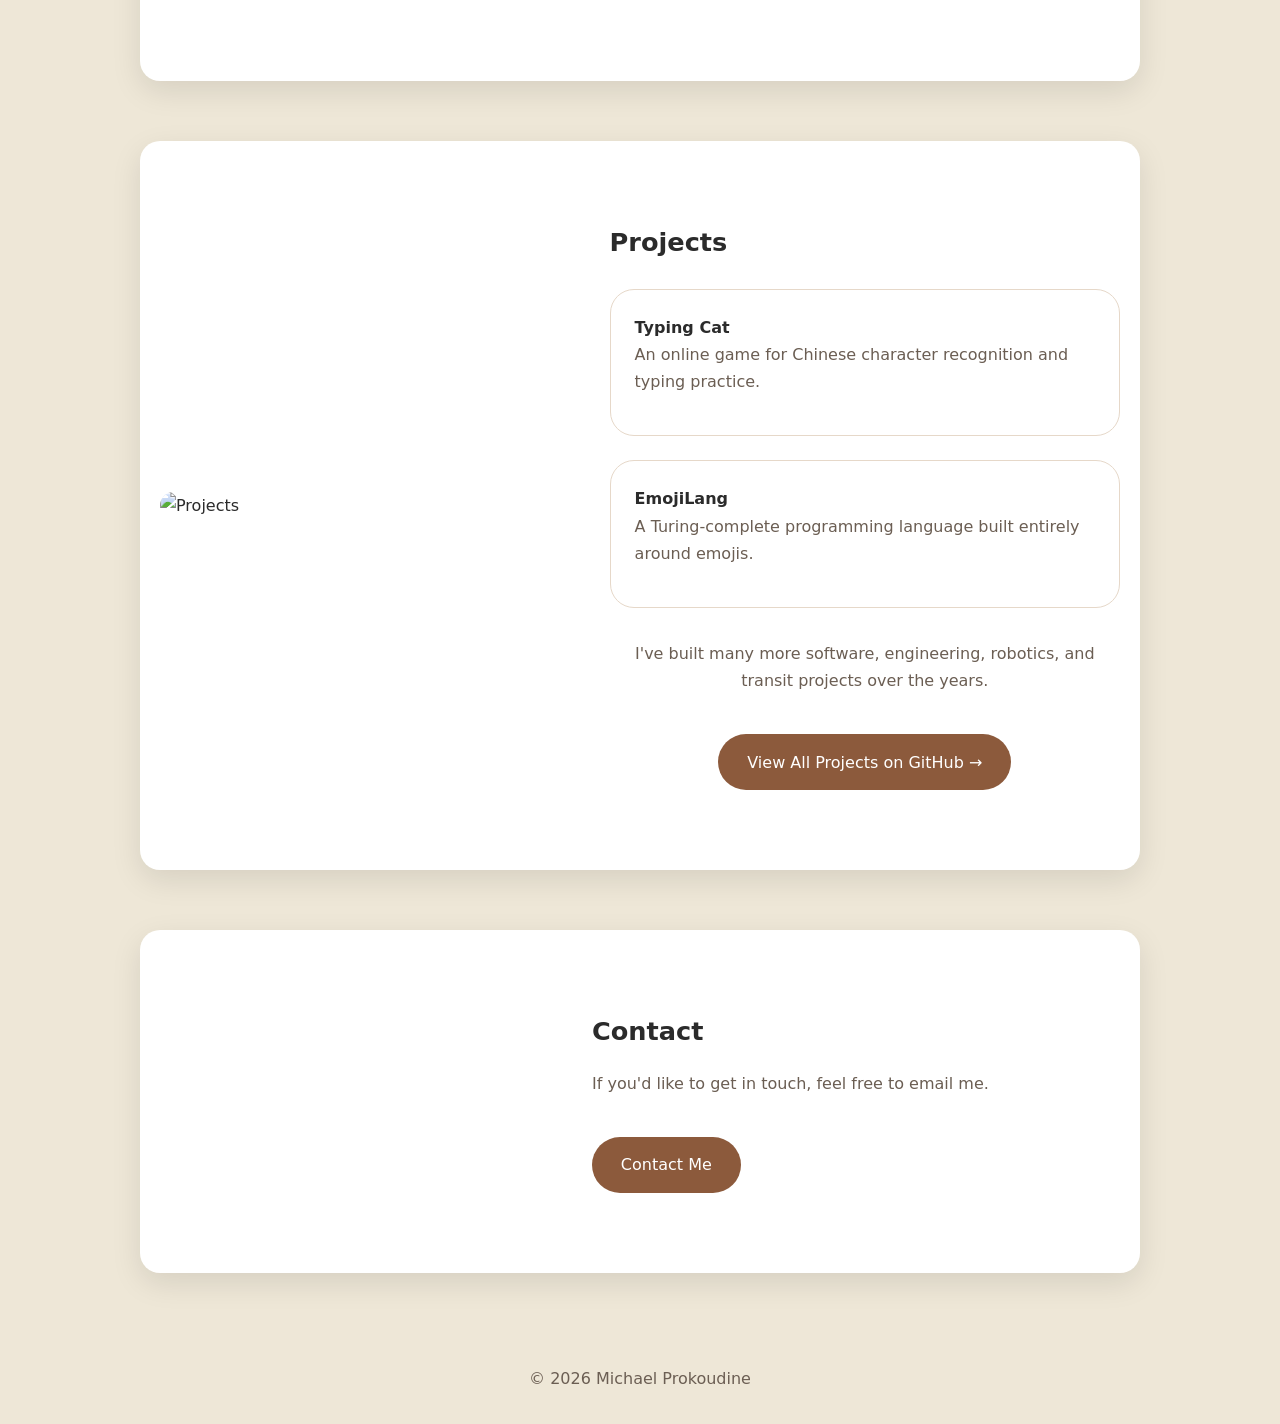
==== commit a7ab05b4: "Refactor index.html with updated content and styles" ====
--- a/index.html
+++ b/index.html
@@ -310,7 +310,7 @@
 
 <div class="hero-right">
 <img src="https://picsum.photos/600/600" alt="Hero image 2">
-<img src="https://picsum.photos/601/600" alt="Hero image 3">
+<img src="https://picsum.photos/600/600" alt="Hero image 3">
 </div>
 
 </div>
@@ -342,16 +342,16 @@
 
 <section id="achievements" class="content-section">
 
-<img src="https://picsum.photos/501/400" alt="Achievements">
+<img src="achievements.png" alt="achievements Picture">
 
 <div class="section-text">
 
 <h3>Achievements & Involvement</h3>
 
 <ul>
-<li>Compete regularly in triathlons</li>
-<li>Extra-curricular activities</li>
+<li>Placed top third in Toronto Islands 2026 Triathlon</li>
 <li>Volunteer weekly</li>
+<li>NOTE TO SELF - ADD MORE THINGS</li>
 </ul>
 
 </div>
@@ -388,7 +388,7 @@
 
 <section id="projects" class="content-section">
 
-<img src="https://picsum.photos/502/400" alt="Projects">
+<img src="https://picsum.photos/500/400" alt="Projects">
 
 <div class="section-text">
 
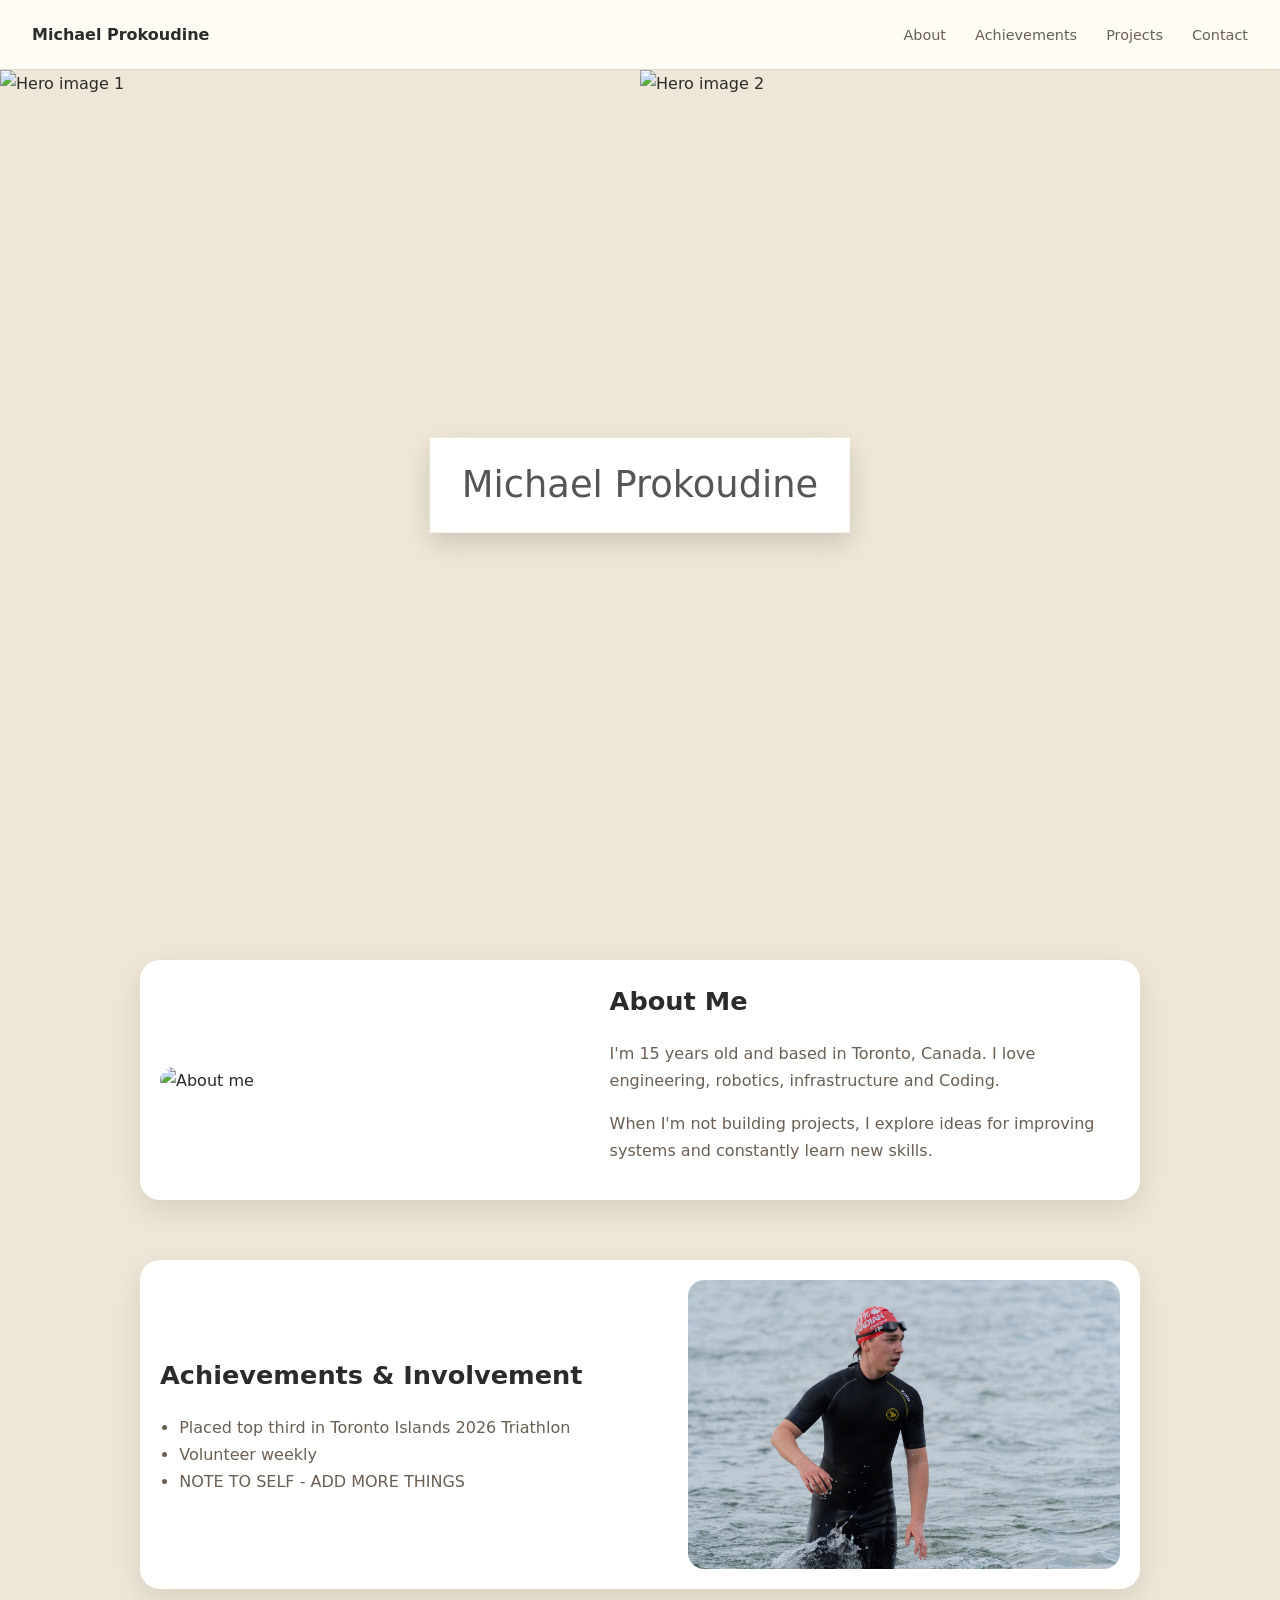
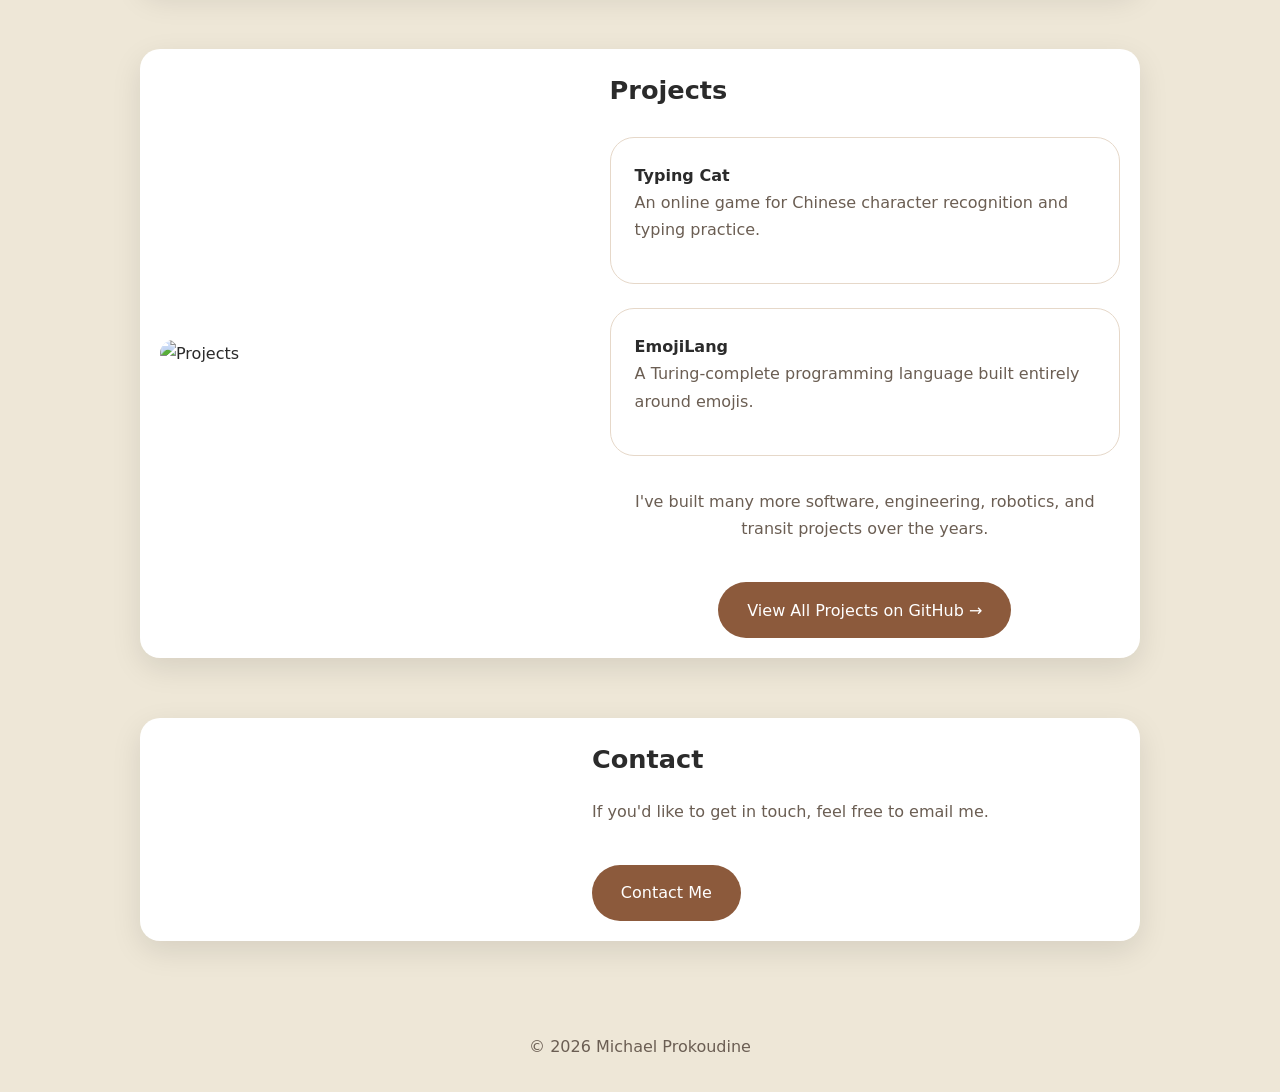
==== commit 9c94933e: "Refactor HTML structure and styles" ====
--- a/index.html
+++ b/index.html
@@ -142,7 +142,7 @@
 /* SECTIONS */
 
 section.content-section{
-padding:80px 20px;
+padding:20px 20px;
 max-width:1000px;
 margin:60px auto;
 background:white;
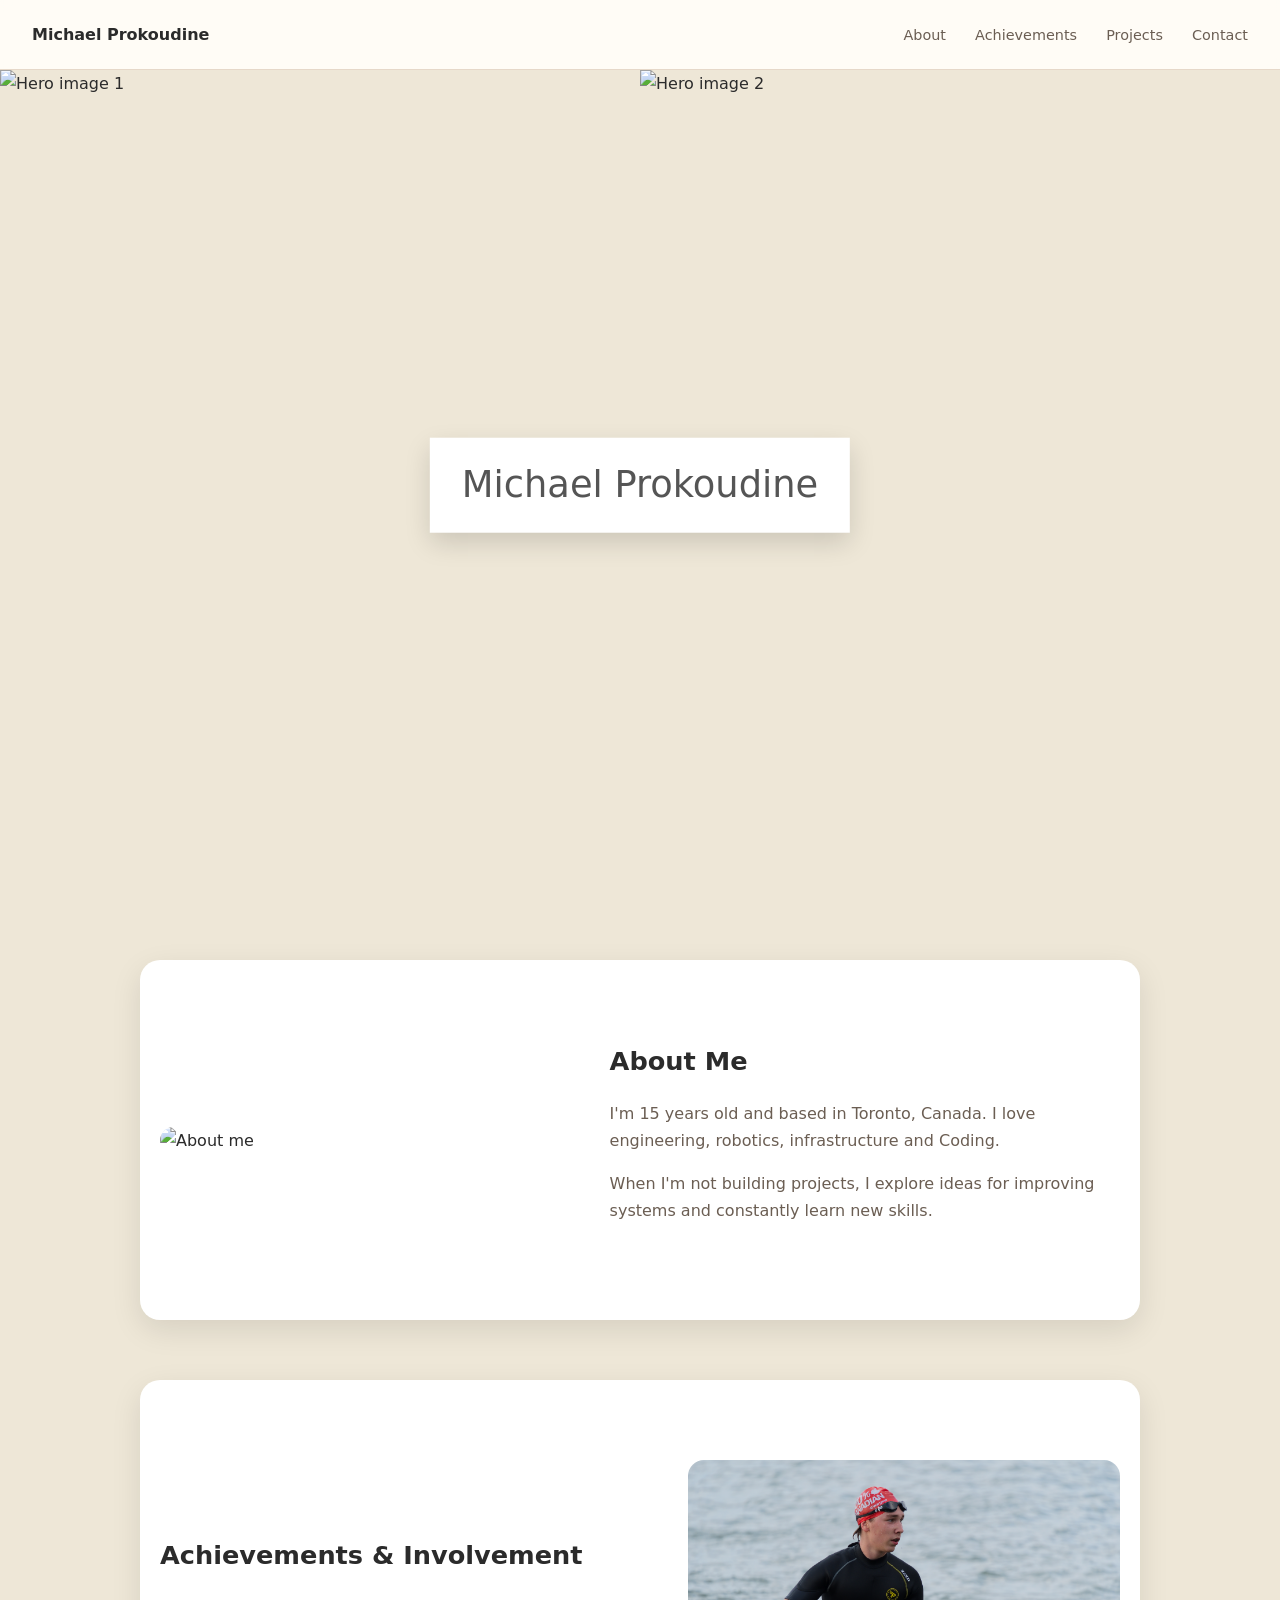
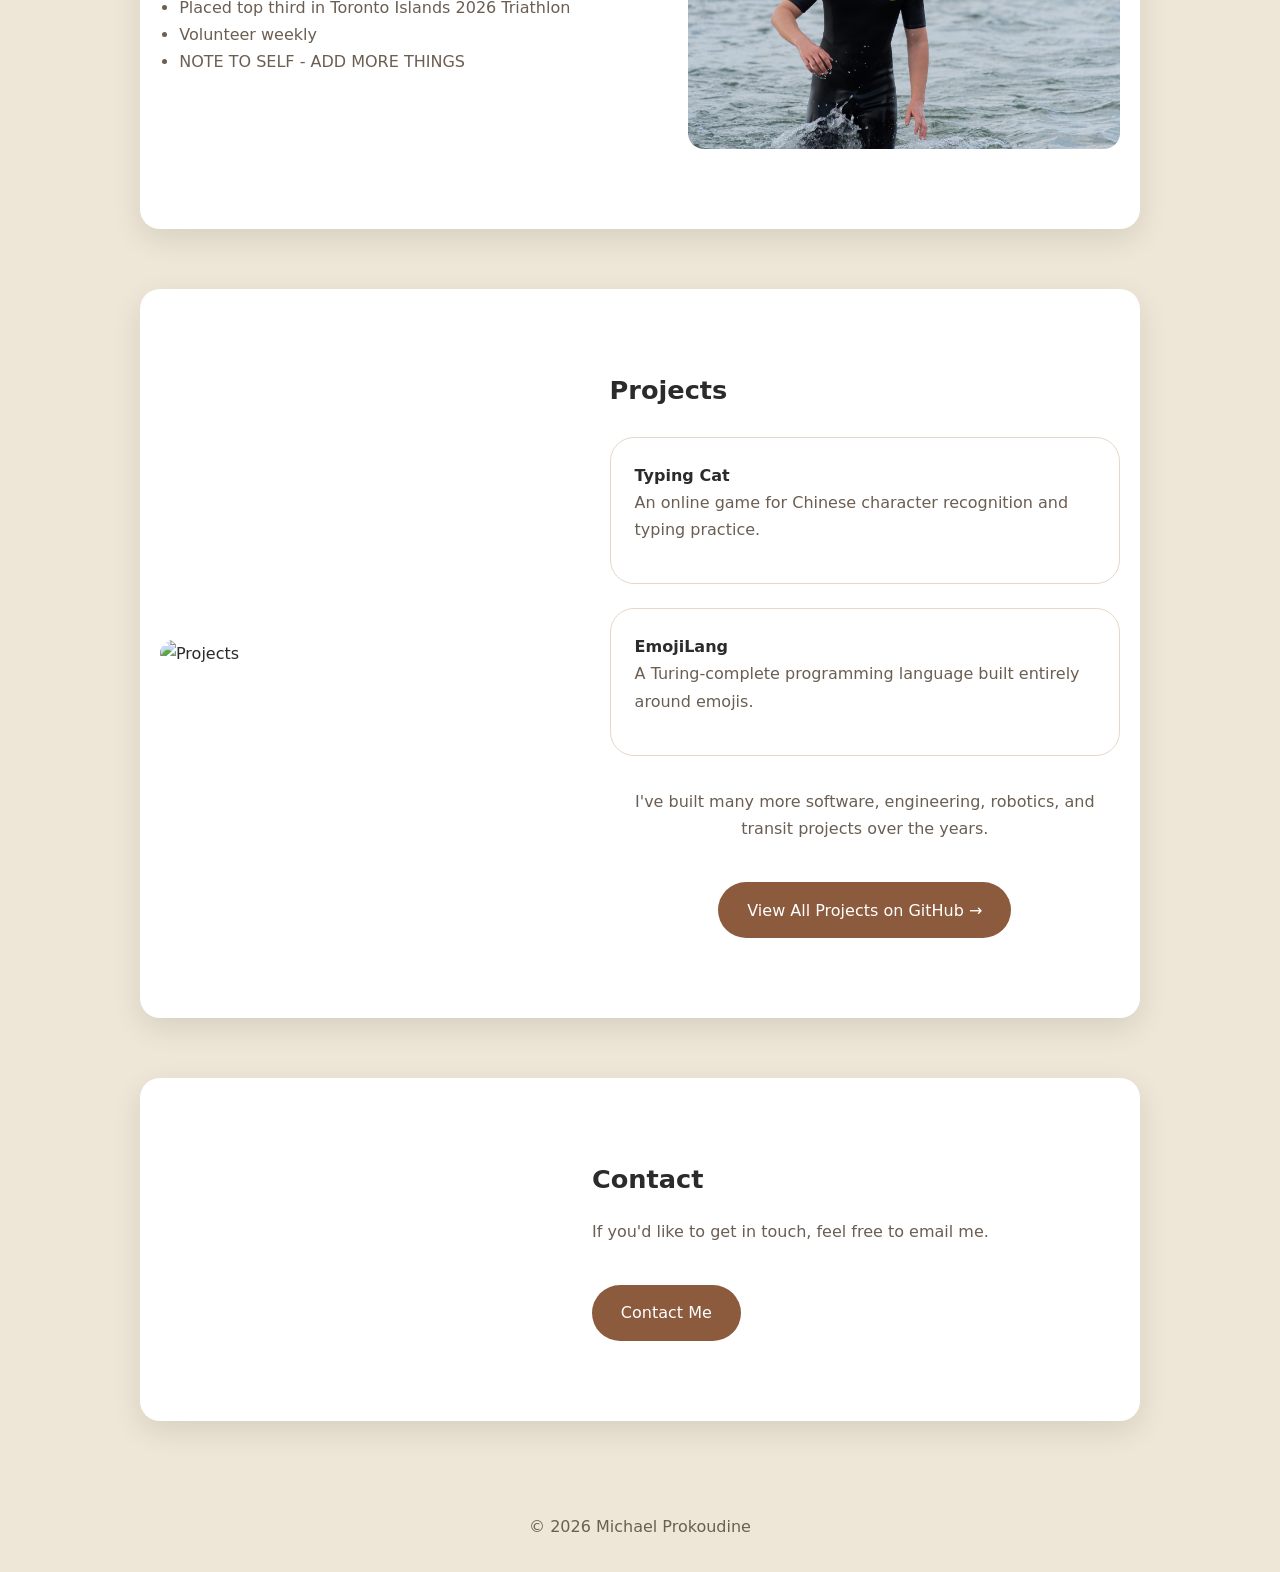
==== commit df4defe1: "Refactor index.html for improved structure and styles Refactor HTML structure and styles for better " ====
--- a/index.html
+++ b/index.html
@@ -142,7 +142,7 @@
 /* SECTIONS */
 
 section.content-section{
-padding:20px 20px;
+padding:80px 20px;
 max-width:1000px;
 margin:60px auto;
 background:white;
@@ -305,12 +305,12 @@
 <div class="hero-grid">
 
 <div class="hero-left">
-<img src="https://picsum.photos/1200/600" alt="Hero image 1">
+<img src="hero_1.png" alt="Hero image 1">
 </div>
 
 <div class="hero-right">
-<img src="https://picsum.photos/600/600" alt="Hero image 2">
-<img src="https://picsum.photos/600/600" alt="Hero image 3">
+<img src="hero_2.png" alt="Hero image 2">
+<img src="hero_3.png" alt="Hero image 3">
 </div>
 
 </div>
@@ -326,7 +326,7 @@
 
 <section id="about" class="content-section">
 
-<img src="https://picsum.photos/500/400" alt="About me">
+<img src="about_me.png" alt="About me">
 
 <div class="section-text">
 
@@ -388,7 +388,7 @@
 
 <section id="projects" class="content-section">
 
-<img src="https://picsum.photos/500/400" alt="Projects">
+<img src="project.png" alt="Projects">
 
 <div class="section-text">
 
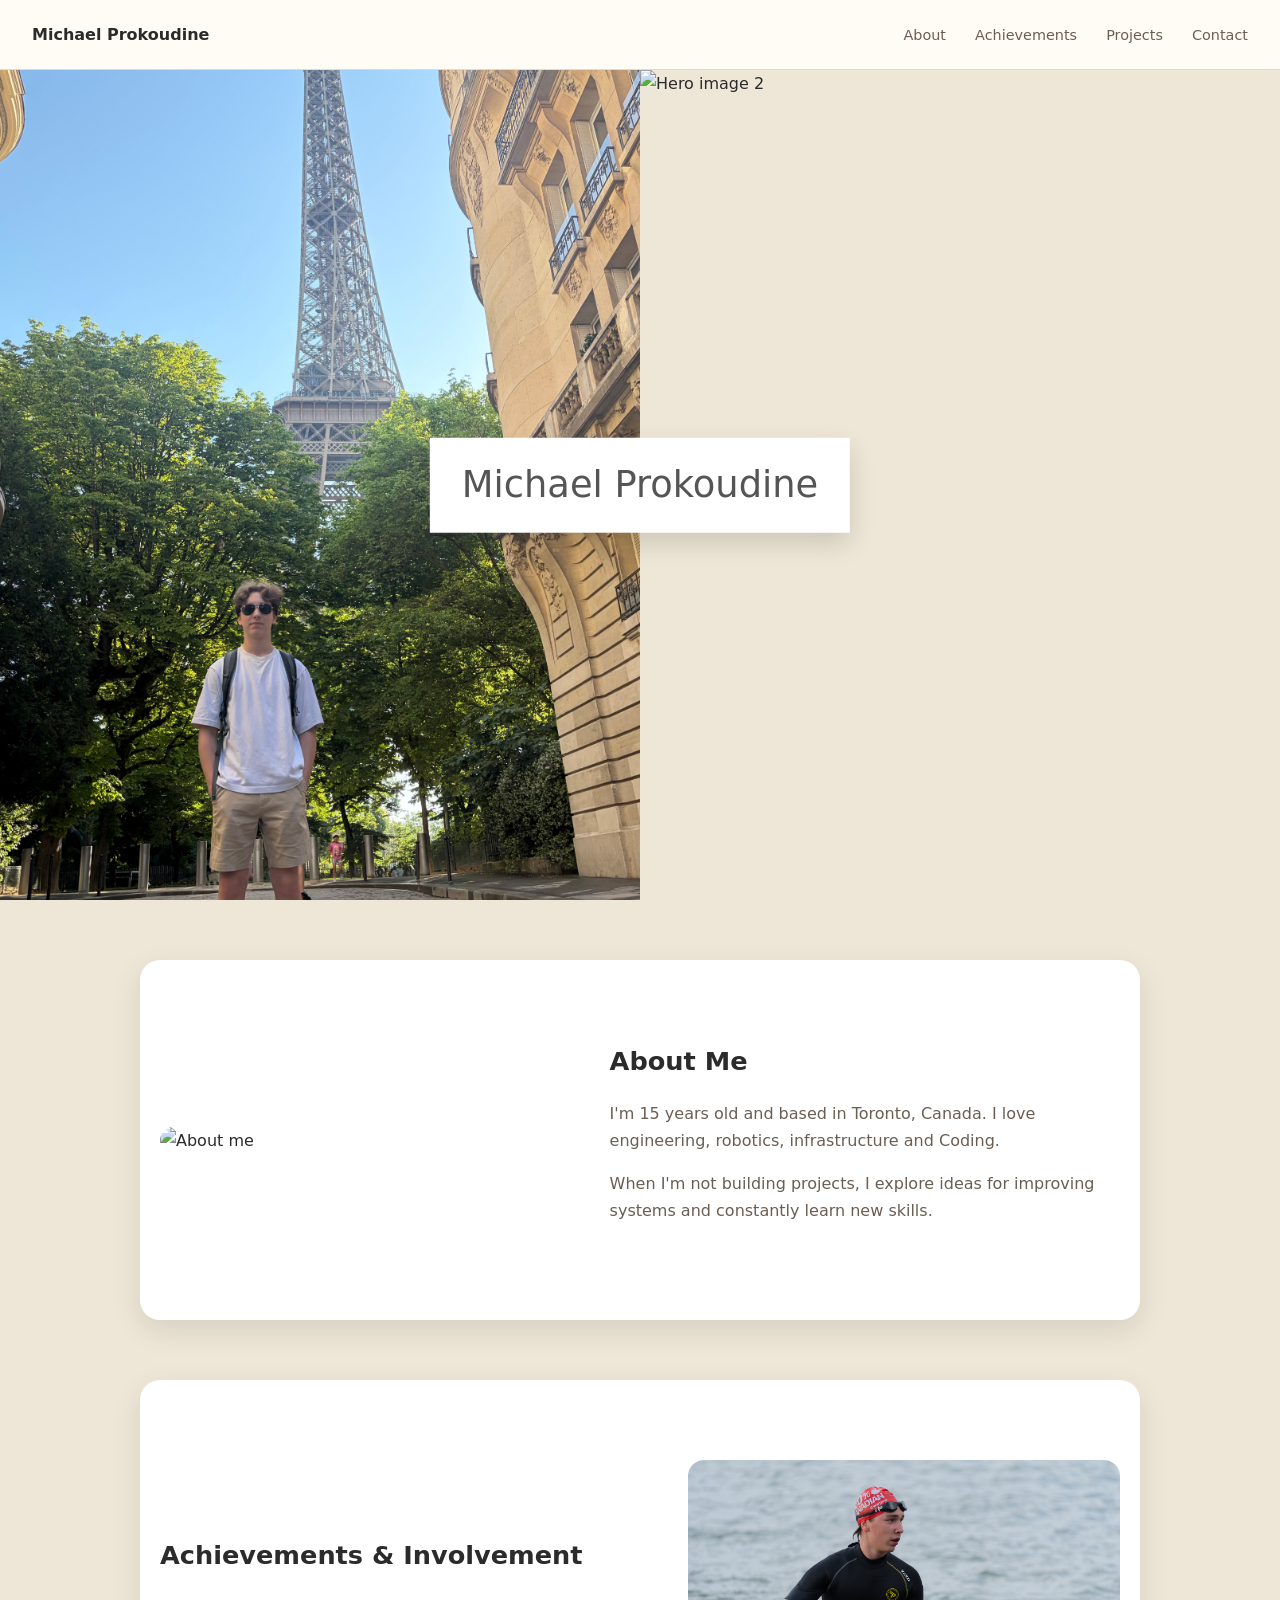
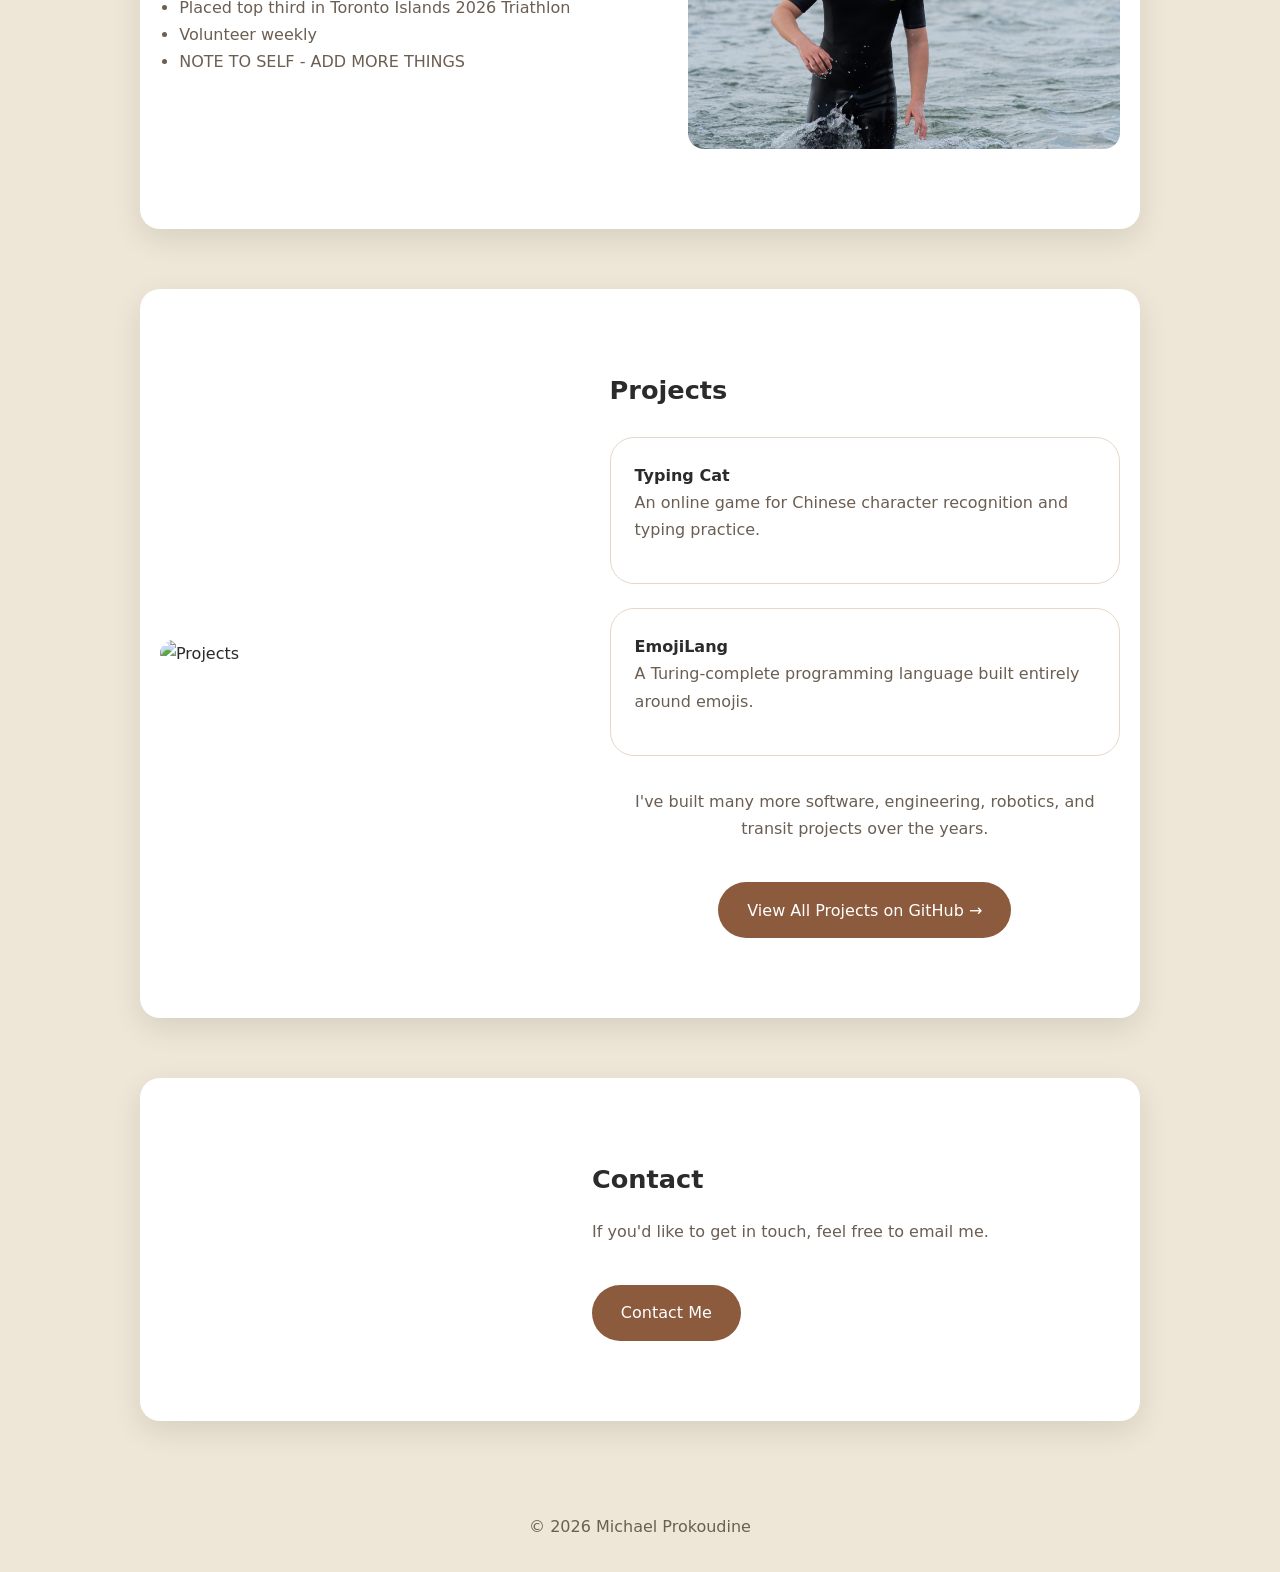
==== commit a823a079: "Restore index.html with original content" ====
--- a/index.html
+++ b/index.html
@@ -305,7 +305,7 @@
 <div class="hero-grid">
 
 <div class="hero-left">
-<img src="hero_1.png" alt="Hero image 1">
+<img src="IMG_2904.jpeg" alt="Hero image 1">
 </div>
 
 <div class="hero-right">
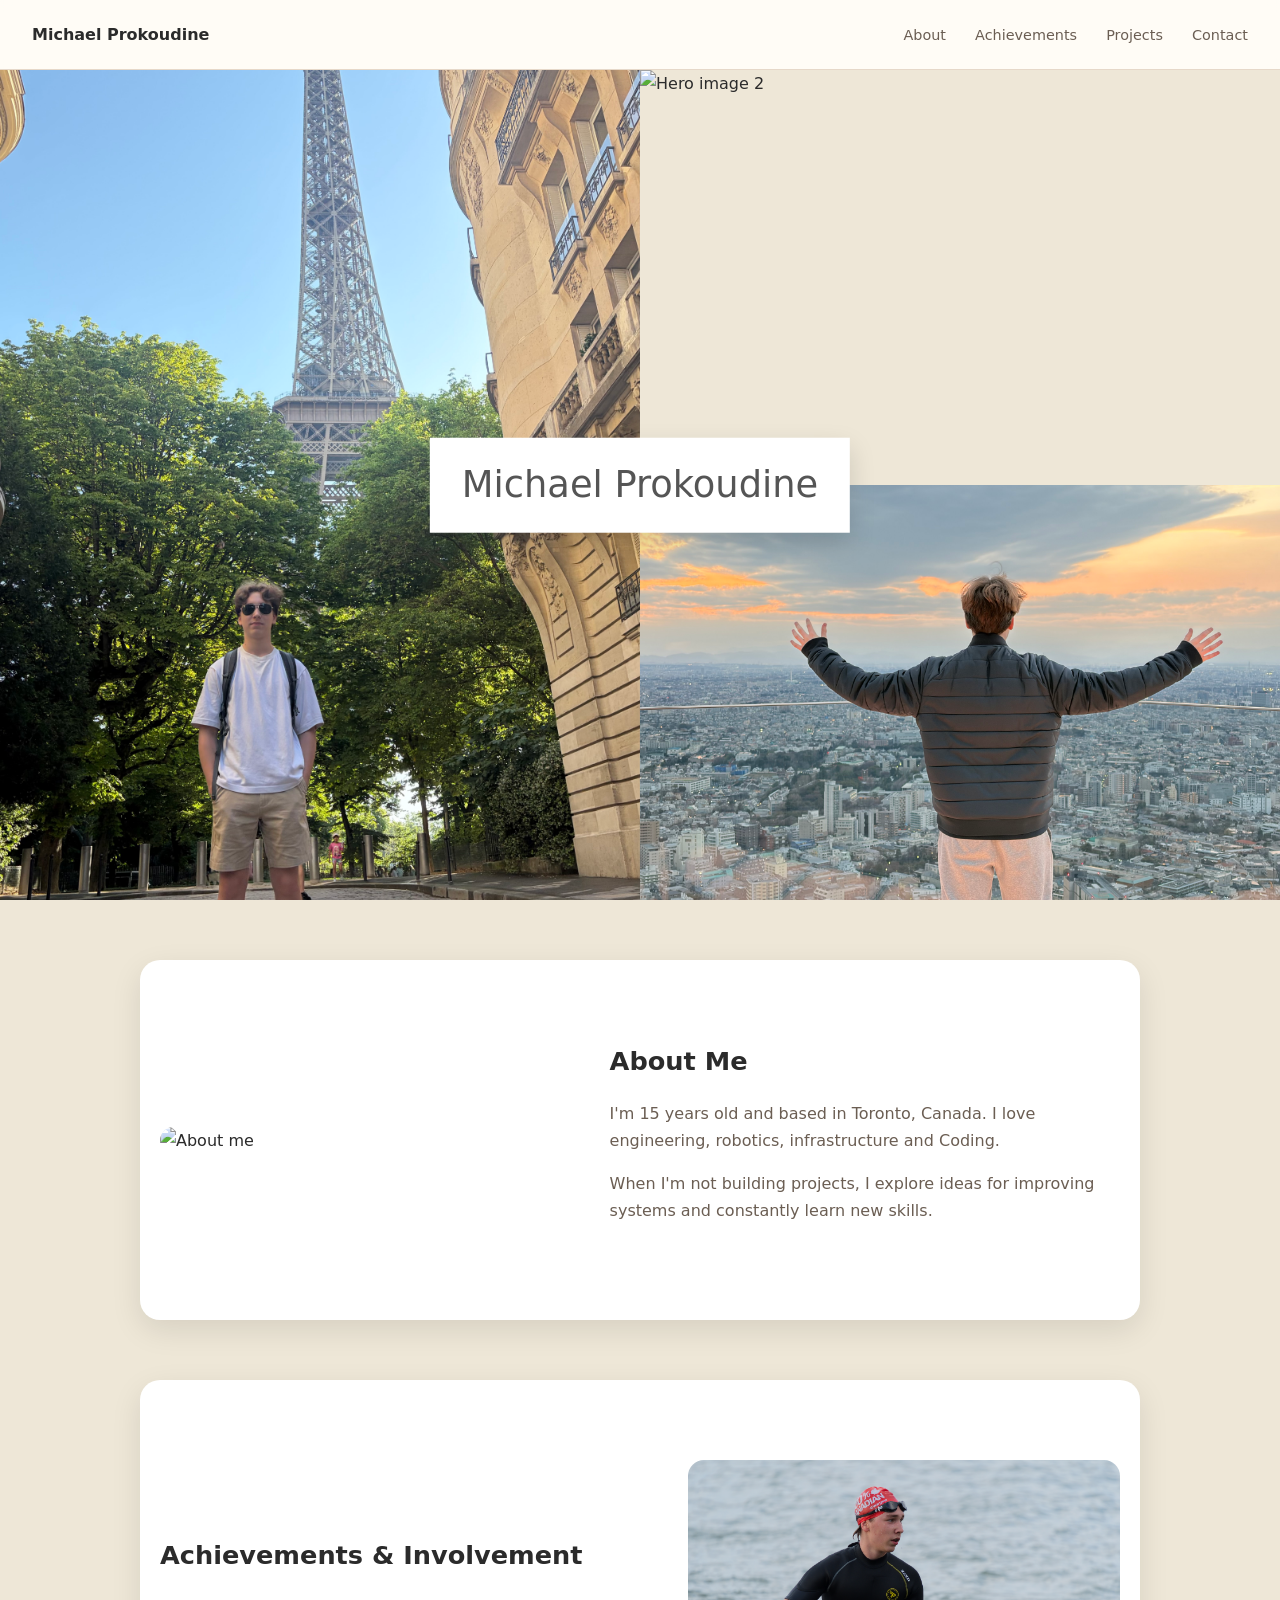
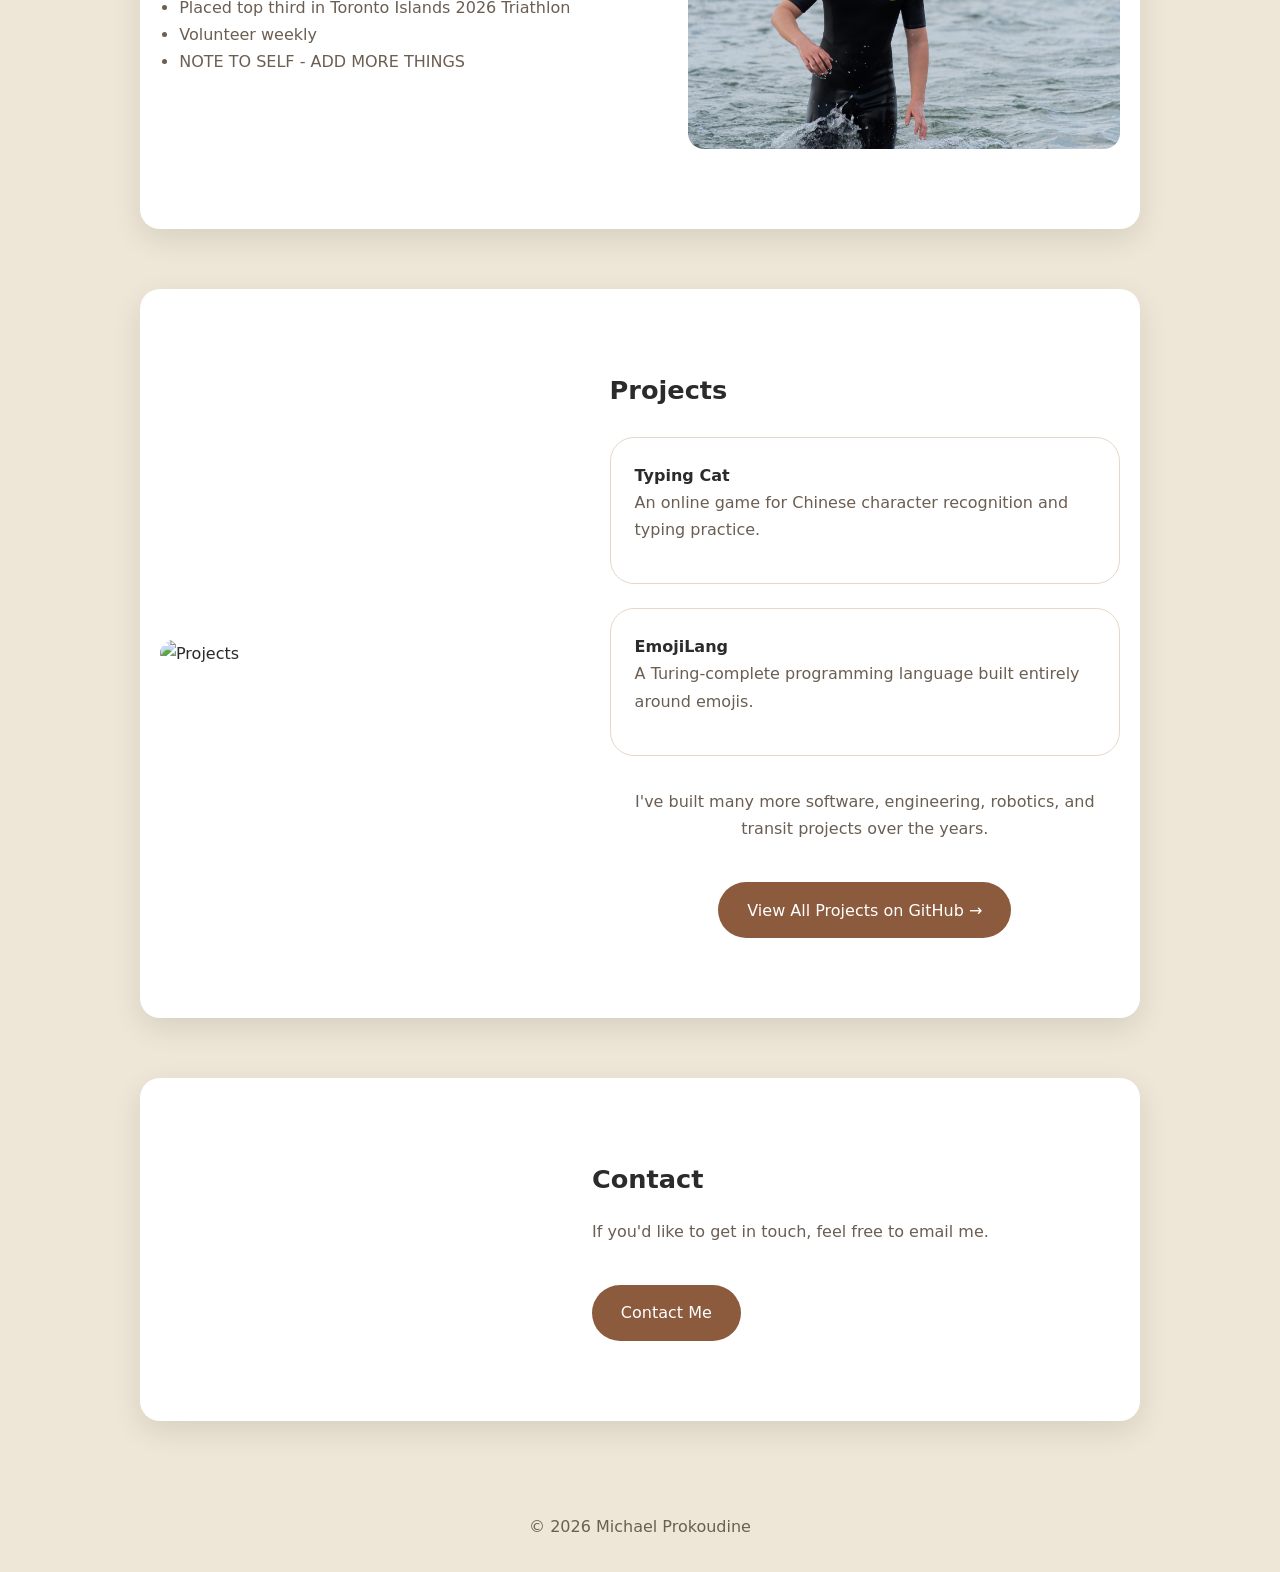
==== commit 511aabcd: "Refactor index.html to improve structure and content" ====
--- a/index.html
+++ b/index.html
@@ -310,7 +310,7 @@
 
 <div class="hero-right">
 <img src="hero_2.png" alt="Hero image 2">
-<img src="hero_3.png" alt="Hero image 3">
+<img src="IMG_0169.jpeg" alt="Hero image 3">
 </div>
 
 </div>
